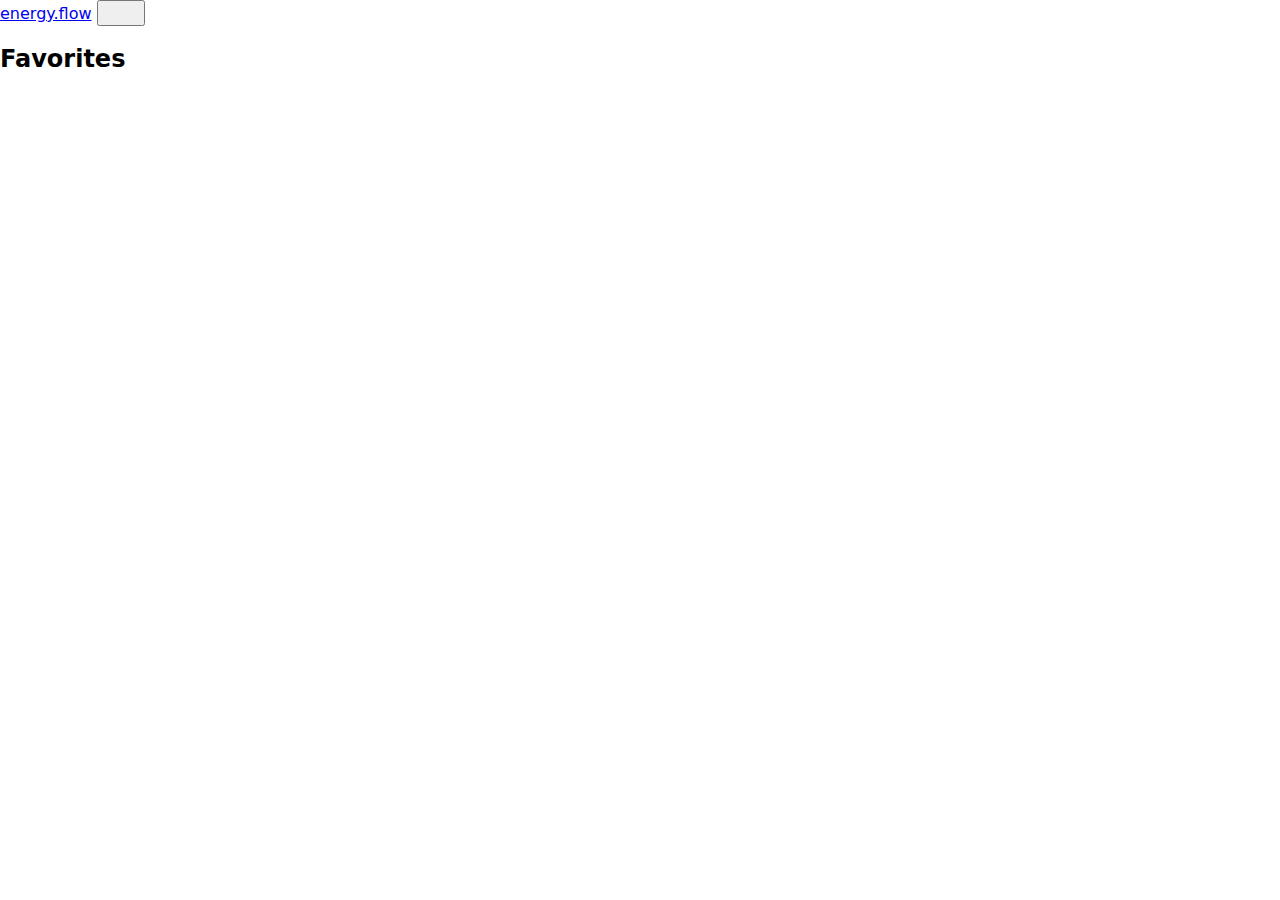
==== favorites.html @ af210725 "header.html" ====
<!DOCTYPE html>
<html lang="en">
  <head>
    <meta charset="UTF-8" />
    <meta name="viewport" content="width=device-width, initial-scale=1.0" />
    <link rel="preconnect" href="https://fonts.googleapis.com" />
    <link rel="preconnect" href="https://fonts.gstatic.com" crossorigin />
    <link
      href="https://fonts.googleapis.com/css2?family=DM+Sans:ital,opsz,wght@0,9..40,100..1000;1,9..40,100..1000&display=swap"
      rel="stylesheet"
    />
    <link
      rel="stylesheet"
      href="https://cdn.jsdelivr.net/npm/modern-normalize@2.0.0/modern-normalize.min.css"
    />
    <link rel="stylesheet" href="./css/styles.css" />
    <link rel="stylesheet" href="./css/favorites.css" />

    <title>Favorites</title>
  </head>
  <body>
    <div class="container">
      <div class="header-position">
        <nav class="header-nav">
          <a href="./index.html" class="header-logo">energy.flow</a>
          <button class="js-open-modal" type="button">
            <svg width="32" height="16" aria-label="switch of mobile menu">
              <use href="/img/symbol-defs.svg#icon-header-menu-icon"></use>
            </svg>
          </button>
        </nav>
      </div>
    </div>

    <load ="/partials/quote.html" />

    <load ="/partials/min110.html" />

    <load ="/partials/header-modal.html" />

    <section class="favorites-section container">
      <h2 class="favorites-title">Favorites</h2>

      <ul class="js-favorite-list"></ul>
    </section>

    <!-- <script src="./main.js" type="module"></script> -->
    <script type="module" src="./js/modal.js"></script>
    <script src="./js/favorites.js" type="module" defer></script>
  </body>
</html>
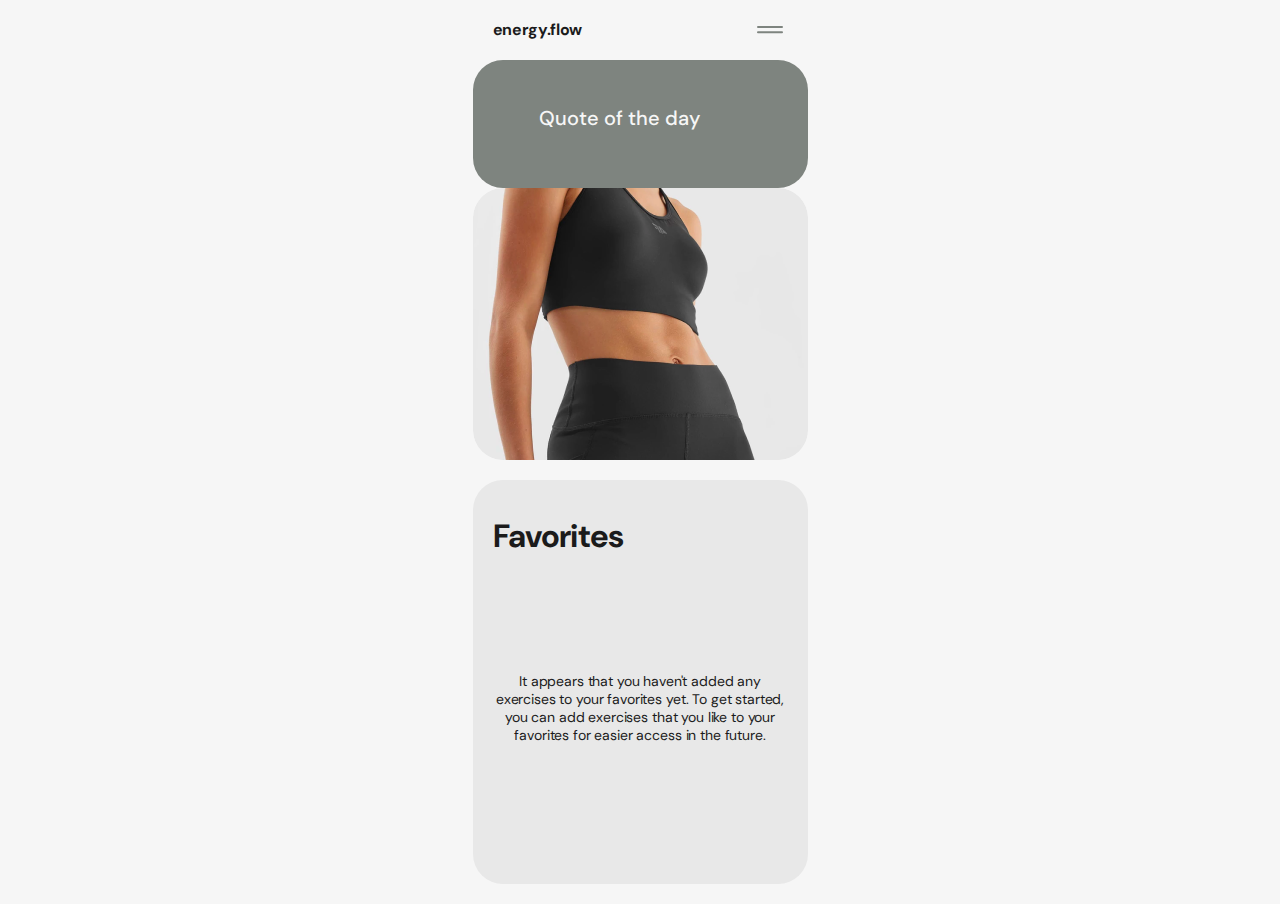
==== commit b8ff3030: "added api modal" ====
--- a/favorites.html
+++ b/favorites.html
@@ -13,8 +13,8 @@
       rel="stylesheet"
       href="https://cdn.jsdelivr.net/npm/modern-normalize@2.0.0/modern-normalize.min.css"
     />
-    <link rel="stylesheet" href="./css/styles.css" />
-    <link rel="stylesheet" href="./css/favorites.css" />
+    <link rel="stylesheet" href="./src/css/styles.css" />
+    <link rel="stylesheet" href="./src/css/favorites.css" />
 
     <title>Favorites</title>
   </head>
@@ -25,18 +25,35 @@
           <a href="./index.html" class="header-logo">energy.flow</a>
           <button class="js-open-modal" type="button">
             <svg width="32" height="16" aria-label="switch of mobile menu">
-              <use href="/img/symbol-defs.svg#icon-header-menu-icon"></use>
+              <use href="./src/img/symbol-defs.svg#icon-header-menu-icon"></use>
             </svg>
           </button>
         </nav>
       </div>
     </div>
 
-    <load ="/partials/quote.html" />
+    <!-- <load ="/partials/quote.html" /> -->
+    <div class="quote-design container">
+      <div class="quote-box">
+        <div class="quote-box-box">
+          <svg class="icon" width="34" height="32" aria-label="running man">
+            <use href="/img/symbol-defs.svg#icon-icon"></use>
+          </svg>
+          <h2 class="quote-title">Quote of the day</h2>
+        </div>
+        <svg class="icon" width="28" height="28" aria-label="inverted-commas">
+          <use href="/img/symbol-defs.svg#icon-inverted-commas"></use>
+        </svg>
+      </div>
+      <p class="quote-text"></p>
+      <p class="quote-author"></p>
+    </div>
 
-    <load ="/partials/min110.html" />
+    <div class="quote-img container"></div>
 
-    <load ="/partials/header-modal.html" />
+    <!-- <load ="/partials/min110.html" /> -->
+
+    <!-- <load ="/partials/header-modal.html" /> -->
 
     <section class="favorites-section container">
       <h2 class="favorites-title">Favorites</h2>
@@ -44,8 +61,65 @@
       <ul class="js-favorite-list"></ul>
     </section>
 
+    <!-- МОДАЛЬНЕ ВІКНО headermodal -->
+    <!-- <load ="/partials/header-modal.html" /> -->
+    <div class="header-backdrop is-hidden">
+      <div class="container header-modal">
+        <div class="modal-position">
+          <a href="./index.html" class="header-logo inverse">energy.flow</a>
+          <button type="button" class="js-close-modal">
+            <svg width="20" height="20">
+              <use href="./src/img/symbol-defs.svg#icon-x"></use>
+            </svg>
+          </button>
+        </div>
+
+        <div class="header-modal-menu">
+          <a href="./index.html" class="header-modal-menu-btn">Home</a>
+          <a href="./favorites.html" class="header-modal-menu-btn active"
+            >Favorites</a
+          >
+        </div>
+
+        <!-- <load ="/partials/social-links.html" /> -->
+        <ul class="social-links">
+          <li class="social-item">
+            <a
+              class="social-link"
+              href="https://www.facebook.com/goITclub/"
+              target="_blank"
+            >
+              <svg class="social-icon">
+                <use href="./src/img/symbol-defs.svg#icon-facebook"></use></svg
+            ></a>
+          </li>
+          <li class="social-item">
+            <a
+              class="social-link"
+              href=" https://www.youtube.com/c/GoIT"
+              target="_blank"
+            >
+              <svg class="social-icon">
+                <use href="./src/img/symbol-defs.svg#icon-youtube"></use></svg
+            ></a>
+          </li>
+          <li class="social-item">
+            <a
+              class="social-link"
+              href="https://www.instagram.com/goitclub/"
+              target="_blank"
+            >
+              <svg class="social-icon">
+                <use href="./src/img/symbol-defs.svg#icon-instagram"></use></svg
+            ></a>
+          </li>
+        </ul>
+      </div>
+    </div>
+
     <!-- <script src="./main.js" type="module"></script> -->
-    <script type="module" src="./js/modal.js"></script>
-    <script src="./js/favorites.js" type="module" defer></script>
+    <script type="module" src="./src/js/modal.js"></script>
+    <script type="module" src="./src/js/home.js"></script>
+    <script src="./src/js/favorites.js" type="module"></script>
   </body>
 </html>
--- a/src/css/styles.css
+++ b/src/css/styles.css
@@ -0,0 +1,914 @@
+/* @import url('./reset.css'); */
+/* Reset styles */
+h1,
+h2,
+h3,
+h4,
+h5,
+h6,
+p {
+  margin: 0;
+}
+
+p:last-child {
+  margin-bottom: 0;
+}
+
+ul {
+  margin: 0;
+  padding: 0;
+  list-style: none;
+}
+
+a {
+  color: currentColor;
+  text-decoration: none;
+}
+
+button {
+  cursor: pointer;
+}
+
+img {
+  display: block;
+  max-width: 100%;
+  height: auto;
+}
+
+body {
+  font-family: 'DM Sans', sans-serif;
+  font-size: 16px;
+  font-style: normal;
+  font-weight: 400;
+  padding-top: 20px;
+  padding-bottom: 20px;
+  background-color: #f6f6f6;
+}
+
+/* @import url('./common.css'); */
+.container {
+  max-width: 335px;
+  height: 100%;
+  margin: 0 auto;
+  padding-left: 20px;
+  padding-right: 20px;
+  /* outline: 1px solid tomato; */
+}
+
+.is-hidden {
+  opacity: 0;
+  pointer-events: none;
+  transform: translate(-100%, -100%);
+}
+
+/* .visually-hidden {
+  position: absolute;
+  white-space: nowrap;
+  width: 1px;
+  height: 1px;
+  overflow: hidden;
+  border: 0;
+  padding: 0;
+  clip: rect(0 0 0 0);
+  clip-path: inset(50%);
+  margin: -1px;
+} */
+
+/* @import url('./header.css'); */
+.page-header {
+  margin: 0 auto;
+  margin-bottom: 20px;
+  padding-top: 20px;
+  padding-bottom: 20px;
+  max-width: 335px;
+  height: 387px;
+  /* background-color: #f6f6f6; */
+
+  background-image: url(../img/image-header-mobile-1x.png);
+  background-repeat: no-repeat;
+  background-position: center;
+  background-size: cover;
+}
+
+@media (min-resolution: 192dpi) {
+  .page-header {
+    background-image: url(../img/image-header-mobile-2x.png);
+  }
+}
+
+.header-position {
+  display: flex;
+  flex-direction: column;
+  justify-content: space-between;
+  height: 100%;
+}
+
+.header-nav {
+  display: flex;
+  justify-content: space-between;
+  align-items: center;
+}
+
+.header-logo {
+  color: #1b1b1b;
+  font-weight: 700;
+  line-height: 1.12;
+  letter-spacing: -0.32px;
+}
+
+.js-open-modal {
+  display: inline-flex;
+  align-items: center;
+  margin: 0;
+  padding: 0;
+  /* border: none; */
+  border-color: transparent;
+  background-color: transparent;
+  cursor: pointer;
+}
+
+.header-box {
+  max-width: 141px;
+  display: flex;
+  flex-wrap: wrap;
+  gap: 4px;
+  margin-left: -10px;
+}
+
+.header-box-text {
+  margin: 0;
+  padding: 4px 10px;
+  color: #f6f6f6;
+  font-size: 12px;
+  line-height: 1.17;
+  border-radius: 30px;
+  border: 1px solid rgba(246, 246, 246, 0.3);
+}
+
+/* МОДАЛЬНЕ ВІКНО ////////////////// */
+
+.header-backdrop {
+  position: fixed;
+  z-index: 1;
+  top: 50%;
+  left: 50%;
+  transform: translate(-50%, -50%);
+  min-width: 335px;
+  min-height: 100vh;
+  background-color: #7e847f;
+  transition: opacity 250ms ease, visibility 250ms ease;
+}
+
+/* .is-hidden {
+  opacity: 0;
+  pointer-events: none;
+  transform: translate(-100%, -100%);
+} */
+
+.header-modal {
+  min-height: 100vh;
+  padding: 40px 20px;
+  display: flex;
+  flex-direction: column;
+  justify-content: space-between;
+}
+
+.modal-position {
+  display: flex;
+  justify-content: space-between;
+  align-items: center;
+}
+
+.inverse {
+  color: #f6f6f6;
+}
+
+.js-close-modal {
+  display: inline-flex;
+  align-items: center;
+  margin: 0;
+  padding: 0;
+  border: none;
+  background-color: transparent;
+  cursor: pointer;
+}
+
+.header-modal-menu {
+  align-self: center;
+  display: flex;
+  flex-direction: column;
+  justify-content: center;
+  align-items: center;
+  gap: 10px;
+}
+
+.header-modal-menu-btn {
+  padding: 6px 26px;
+  color: #f6f6f6;
+  font-family: inherit;
+  line-height: 1.5;
+  background-color: transparent;
+  border: none;
+}
+
+.active {
+  color: #1b1b1b;
+  border-radius: 30px;
+  background-color: #fff;
+}
+
+.social-links {
+  margin-top: 10px;
+  align-self: center;
+  display: flex;
+  gap: 12px;
+}
+
+.social-item {
+  width: 41px;
+  height: 41px;
+  padding: 8px;
+  border-radius: 10px;
+  border: 1px solid rgba(246, 246, 246, 0.2);
+}
+
+.social-link {
+  position: relative;
+  display: inline-block;
+  width: 100%;
+  height: 100%;
+}
+
+.social-icon {
+  /* padding: 8px; */
+  position: absolute;
+  top: 50%;
+  left: 50%;
+  transform: translate(-50%, -50%);
+  width: 25px;
+  height: 25px;
+}
+
+/* @import url('./home.css'); */
+.home-section {
+  margin-left: auto;
+  margin-right: auto;
+  margin-bottom: 20px;
+  max-width: 365px;
+}
+
+.hero-design {
+  margin-bottom: 20px;
+  padding-top: 60px;
+  padding-bottom: 81px;
+  background-color: #fff;
+  border-radius: 30px;
+}
+
+.hero-title {
+  margin-bottom: 20px;
+  color: #1b1b1b;
+  font-size: 56px;
+  line-height: 0.9;
+  letter-spacing: -1.12px;
+  text-shadow: 0px 4px 4px rgba(0, 0, 0, 0.25);
+}
+
+.hero-title-span {
+  color: #7e847f;
+  font-size: 56px;
+  font-style: italic;
+  line-height: 0.9;
+  letter-spacing: -1.12px;
+}
+
+.hero-popular-tags {
+  margin-bottom: 81px;
+  color: #1b1b1b;
+  font-size: 14px;
+  line-height: 1.29;
+  letter-spacing: -0.14px;
+}
+
+/* ///////////////////// */
+
+.quote-design {
+  width: 100%;
+  /* height: 272px; */
+  padding-top: 42px;
+  padding-bottom: 40px;
+  border-radius: 30px;
+  background: #7e847f;
+}
+
+.quote-box {
+  margin-bottom: 14px;
+  display: flex;
+  justify-content: space-between;
+  align-items: center;
+}
+
+.quote-box-box {
+  display: flex;
+  gap: 12px;
+  align-items: center;
+}
+
+.quote-title {
+  color: #f6f6f6;
+  font-size: 20px;
+  font-weight: 500;
+  line-height: 1.4;
+}
+
+.quote-text {
+  margin-bottom: 14px;
+  padding-left: 44px;
+  color: rgba(246, 246, 246, 0.6);
+  font-size: 14px;
+  line-height: 1.29;
+}
+
+.quote-author {
+  padding-left: 44px;
+  color: #f6f6f6;
+  font-weight: 500;
+  line-height: 1.5;
+}
+
+.quote-img {
+  margin-bottom: 20px;
+  width: 100%;
+  /* width: 335px; */
+  height: 272px;
+  border-radius: 30px;
+
+  background-image: url(../img/rectangle-mobile-1x.png);
+  content: '';
+  background-repeat: no-repeat;
+  background-position: center;
+  background-size: cover;
+}
+
+@media (min-resolution: 192dpi) {
+  .quote-img {
+    background-image: url(../img/rectangle-mobile-2x.png);
+  }
+}
+
+/* ///////////////////// */
+.exercises-design {
+  margin-bottom: 20px;
+  width: 100%;
+  padding-top: 40px;
+  padding-bottom: 40px;
+  border-radius: 30px;
+  background: #e8e8e8;
+}
+
+.exercises-flex {
+  margin-bottom: 20px;
+  display: flex;
+  gap: 8px;
+  align-items: end;
+}
+
+.js-exercises-title {
+  color: #1b1b1b;
+  font-size: 32px;
+  font-weight: 400;
+  line-height: 32px;
+  letter-spacing: -0.64px;
+}
+
+/* .js-exercises-span {
+  color: #7e847f;
+} */
+
+.js-exercises-text {
+  color: rgba(27, 27, 27, 0.5);
+  font-size: 20px;
+  line-height: 1;
+  letter-spacing: -0.4px;
+}
+
+.js-exercises-list-btn {
+  display: flex;
+  gap: 6px;
+  margin-bottom: 40px;
+}
+
+.exercises-btn {
+  padding: 7px 14px;
+  border-radius: 30px;
+  border: none;
+  color: #1b1b1b;
+  font-size: 14px;
+  line-height: 1.29;
+  background-color: transparent;
+}
+
+.exercises-btn.active {
+  color: #f6f6f6;
+  background: #7e847f;
+}
+
+.js-exercises-list {
+  margin-bottom: 20px;
+  display: flex;
+  flex-direction: column;
+  gap: 20px;
+}
+
+.exercises-image {
+  border-radius: 12px;
+  background: linear-gradient(
+    0deg,
+    rgba(16, 16, 16, 0.7) 0%,
+    rgba(16, 16, 16, 0.7) 100%
+  );
+}
+
+.exercises-link {
+  position: relative;
+  display: block;
+  width: 100%;
+  height: 100%;
+}
+
+.div-position {
+  position: absolute;
+  top: 50%;
+  left: 50%;
+  transform: translate(-50%, -50%);
+}
+
+.exercises-filter {
+  color: #f6f6f6;
+  /* font-feature-settings: 'clig' off, 'liga' off; */
+  font-size: 20px;
+  line-height: 1;
+}
+
+.exercises-name {
+  color: rgba(246, 246, 246, 0.4);
+  text-align: center;
+  /* font-feature-settings: 'clig' off, 'liga' off; */
+  font-size: 12px;
+  line-height: 1.5;
+}
+
+.js-exercises-countpage {
+  display: flex;
+  flex-wrap: wrap;
+  gap: 8px;
+  justify-content: center;
+  align-items: center;
+}
+
+.js-exercises-countpage-btn {
+  width: 34px;
+  height: 34px;
+  color: rgba(27, 27, 27, 0.4);
+  font-family: inherit;
+  font-size: 20px;
+  line-height: 1.6;
+  letter-spacing: 0.8px;
+  border: none;
+  background-color: transparent;
+}
+
+.js-exercises-countpage-btn.active {
+  /* border-radius: 18px; */
+  border-radius: 50%;
+  border: 1px solid #1b1b1b;
+}
+.js-exercises-second-countpage {
+  display: flex;
+  flex-wrap: wrap;
+  gap: 8px;
+  justify-content: center;
+  align-items: center;
+}
+.message-undefined {
+  padding-top: 100px;
+  padding-bottom: 100px;
+  text-align: center;
+  color: #1b1b1b;
+  font-size: 14px;
+  line-height: 1.29;
+  letter-spacing: -0.14px;
+}
+
+/* SECOND */
+
+.second-position {
+  position: relative;
+  width: 100%;
+}
+.js-second-input {
+  margin-bottom: 40px;
+  width: 100%;
+  padding: 12px 14px;
+  border-radius: 30px;
+  background: #f6f6f6;
+  border: none;
+  color: #1b1b1b;
+  font-size: 14px;
+  font-weight: 400;
+  line-height: 1.29;
+}
+.second-input-svg {
+  position: absolute;
+  top: 13px;
+  right: 15px;
+  /* fill: #fff; */
+}
+
+.second-item {
+  padding: 16px;
+  border-radius: 15px;
+  background: #fff;
+}
+
+.second-position-one {
+  margin-bottom: 25px;
+  display: flex;
+  justify-content: space-between;
+  align-items: center;
+}
+.second-flex {
+  display: flex;
+  gap: 16px;
+  align-items: center;
+}
+.second-workout {
+  width: 76px;
+  /* height: 26px; */
+  padding: 8px;
+  border-radius: 15px;
+  background: #7e847f;
+  color: #f6f6f6;
+  font-size: 12px;
+  font-weight: 500;
+}
+
+.second-flex-one {
+  display: flex;
+  gap: 2px;
+  align-items: center;
+}
+
+.js-second-btn {
+  position: relative;
+  padding-left: 0;
+  padding-right: 26px;
+  width: 60px;
+  font-family: inherit;
+  color: #1b1b1b;
+  font-size: 14px;
+  line-height: 1.29;
+  border: none;
+  background: transparent;
+}
+
+.second-arrow-icon {
+  position: absolute;
+  top: 4px;
+  right: 10%;
+}
+
+.second-position-two {
+  margin-bottom: 16px;
+  display: flex;
+  gap: 16px;
+  align-items: center;
+}
+
+.second-icon-man {
+  flex-shrink: 0;
+}
+
+.second-title {
+  color: #1b1b1b;
+  /* font-feature-settings: 'clig' off, 'liga' off; */
+  font-size: 20px;
+  line-height: 1;
+}
+
+.second-position-three {
+  display: flex;
+  flex-wrap: wrap;
+  justify-content: space-between;
+  row-gap: 6px;
+  column-gap: 1dvh;
+}
+
+.second-text {
+  display: inline-block;
+  color: rgba(27, 27, 27, 0.4);
+  font-size: 12px;
+  line-height: 1.5;
+}
+.second-entrance {
+  display: inline-block;
+  color: #1b1b1b;
+  font-size: 12px;
+  line-height: 1.5;
+}
+
+/* /////////////////// 110min */
+.min110-img {
+  /* margin-bottom: 20px; */
+  width: 100%;
+  height: 269px;
+  border-radius: 30px;
+  background-image: url(../img/rectangle-42208-1x.png);
+  background-repeat: no-repeat;
+  background-position: center;
+  background-size: cover;
+}
+@media (min-resolution: 192dpi) {
+  .min110-img {
+    background-image: url(../img/rectangle-42208-2x.png);
+  }
+}
+
+.min110 {
+  margin-bottom: 20px;
+  padding-top: 40px;
+  padding-bottom: 40px;
+  border-radius: 30px;
+  background: #1b1b1b;
+}
+
+.min110-design {
+  display: flex;
+  align-items: center;
+  gap: 18px;
+  /* padding-top: 40px;
+  padding-bottom: 40px;
+  border-radius: 30px; */
+}
+
+.min110-icon {
+  flex-shrink: 0;
+}
+
+.min110-title {
+  margin-bottom: 2px;
+  color: #f6f6f6;
+  /* font-feature-settings: 'clig' off, 'liga' off; */
+  font-size: 20px;
+  font-weight: 500;
+  line-height: 1.4;
+}
+
+.min110-text-first {
+  margin-left: 40px;
+  margin-bottom: 14px;
+  color: rgba(246, 246, 246, 0.6);
+  font-size: 14px;
+  line-height: 1.29;
+}
+.min110-text-second {
+  max-width: 245px;
+  margin-left: 40px;
+  color: rgba(246, 246, 246, 0.6);
+  font-size: 14px;
+  line-height: 1.29;
+}
+
+/* МОДАЛЬНЕ ВІКНО ID  //////////////////////// */
+.js-backdrop-id {
+  width: 100%;
+  position: fixed;
+  z-index: 1;
+  top: 50%;
+  left: 50%;
+  transform: translate(-50%, -50%);
+  min-width: 335px;
+  /* min-height: 50vh; */
+  height: 100vh;
+  transition: opacity 250ms ease, visibility 250ms ease;
+  background-color: rgb(27, 27, 27, 0.6);
+}
+
+.id-modal-position {
+  width: 100%;
+  position: relative;
+  padding-top: 40px;
+  padding-bottom: 40px;
+  background-color: #f6f6f6;
+}
+
+.js-id-modal-btn-close {
+  position: absolute;
+  top: 45px;
+  right: 30px;
+  z-index: 2;
+  /* margin-bottom: 2px;
+  margin-left: 240px; */
+  display: inline-flex;
+  align-items: center;
+  padding: 0;
+  border: none;
+  background-color: transparent;
+  cursor: pointer;
+  color: #1b1b1b;
+}
+
+.id-modal-img {
+  margin-bottom: 20px;
+  border-radius: 12px;
+  background-color: rgba(27, 27, 27, 0.2);
+}
+.id-modal-title {
+  margin-bottom: 10px;
+  font-weight: 500;
+  font-size: 20px;
+  line-height: 1;
+  color: #1b1b1b;
+}
+
+.id-modal-list-rating {
+  margin-bottom: 20px;
+  display: flex;
+  gap: 2px;
+  align-items: center;
+}
+
+.rating-item {
+  font-weight: 400;
+  font-size: 12px;
+  line-height: 1.5;
+  color: #1b1b1b;
+}
+.js-rating-icon {
+  fill: rgba(27, 27, 27, 0.2);
+  color: gray;
+}
+
+.id-modal-line {
+  margin-bottom: 10px;
+  border-bottom: 1px solid rgba(27, 27, 27, 0.2);
+}
+.id-modal-list {
+  display: flex;
+  flex-wrap: wrap;
+  gap: 20px;
+  margin-bottom: 20px;
+}
+.id-modal-text {
+  margin-bottom: 4px;
+  font-size: 12px;
+  line-height: 1.5;
+  color: rgba(27, 27, 27, 0.4);
+}
+.id-modal-value {
+  font-weight: 500;
+  font-size: 14px;
+  line-height: 1.29;
+  color: #1b1b1b;
+}
+.margin {
+  margin-bottom: 10px;
+}
+
+.id-button-add-favorites {
+  display: flex;
+  justify-content: center;
+  align-items: center;
+  margin-top: 20px;
+  margin-bottom: 10px;
+  border: 1px solid #7e847f;
+  border-radius: 30px;
+  padding: 12px;
+  width: 100%;
+  background-color: #7e847f;
+  font-family: inherit;
+  font-size: 14px;
+  line-height: 1.29;
+  color: #f6f6f6;
+}
+
+.id-button-giv-rating {
+  display: flex;
+  justify-content: center;
+  align-items: center;
+  border-radius: 30px;
+  border: none;
+  border-radius: 30px;
+  padding: 12px;
+  border: 1px solid #1b1b1b;
+  width: 100%;
+  background-color: #fff;
+  font-family: inherit;
+  font-size: 14px;
+  line-height: 1.29;
+  color: #1b1b1b;
+}
+
+/* @import url('./footer.css'); */
+.footer {
+  padding-top: 40px;
+  padding-bottom: 20px;
+  width: 100%;
+  /* height: 471px; */
+
+  /* linear-gradient(
+      0deg,
+      rgba(27, 27, 27, 0.7) 0%,
+      rgba(27, 27, 27, 0.7) 100%
+    ), */
+  background-image: url(../img/rectangle-footer-1x.png);
+  background-repeat: no-repeat;
+  background-position: center;
+  background-size: cover;
+
+  @media (min-resolution: 192dpi) {
+    background-image: url(../img/rectangle-footer-2x.png);
+  }
+}
+
+.footer .social-item {
+  width: 36px;
+  height: 36px;
+}
+
+.footer .social-icon {
+  width: 20px;
+  height: 20px;
+}
+
+.footer-slogan {
+  margin-top: 40px;
+  margin-bottom: 20px;
+  color: #f6f6f6;
+  font-size: 32px;
+  line-height: 1;
+  letter-spacing: -0.64px;
+}
+.footer-slogan-span {
+  color: rgba(246, 246, 246, 0.3);
+  font-size: 32px;
+  font-style: italic;
+  line-height: 1;
+  letter-spacing: -0.64px;
+}
+
+.js-footer-form {
+  margin-bottom: 60px;
+  width: 100%;
+}
+
+.footer-form-label {
+  margin-bottom: 20px;
+  color: #f6f6f6;
+  font-size: 14px;
+  line-height: 1.29;
+}
+
+.footer-form-input {
+  margin-bottom: 12px;
+  width: 100%;
+  /* display: flex; */
+  padding: 12px 0 12px 14px;
+  /* align-items: center;
+  gap: 10px; */
+  border: none;
+  border-radius: 30px;
+  border-color: 1px solid #f6f6f6;
+  /* color: rgba(246, 246, 246, 0.6); */
+  font-family: inherit;
+  font-size: 14px;
+  line-height: 1.29;
+}
+
+.footer-form-button {
+  width: 100%;
+  padding: 12px 130px;
+  border: none;
+  border-radius: 30px;
+  background: #7e847f;
+  color: #f6f6f6;
+  font-size: 14px;
+  line-height: 1.29;
+}
+.footer-form-button:active {
+  background: #5f6560;
+}
+
+.footer-text {
+  margin-bottom: 10px;
+  color: #f6f6f6;
+  font-size: 12px;
+  line-height: 0.83;
+  letter-spacing: -0.24px;
+}
+.footer-text-second {
+  color: #f6f6f6;
+  font-size: 12px;
+  line-height: 0.83;
+  letter-spacing: -0.24px;
+}
--- a/src/css/favorites.css
+++ b/src/css/favorites.css
@@ -0,0 +1,100 @@
+.header-nav {
+  margin-bottom: 20px;
+}
+
+.favorites-section {
+  width: 100%;
+  padding-top: 40px;
+  padding-bottom: 40px;
+  background: #e8e8e8;
+  border-radius: 30px;
+}
+
+.favorites-title {
+  margin-bottom: 20px;
+  font-size: 32px;
+  line-height: 1;
+  letter-spacing: -0.02em;
+  color: #1b1b1b;
+}
+.second-item {
+  margin-bottom: 20px;
+}
+
+.js-favorite-btn {
+  padding: 8px;
+  font-family: inherit;
+  color: #1b1b1b;
+  font-size: 14px;
+  line-height: 1.29;
+  border: none;
+  background: transparent;
+}
+
+.js-favorite-list {
+  padding: 0;
+}
+
+/* ///////////////////// */
+
+/* .quote-design {
+  width: 100%;
+  padding-top: 42px;
+  padding-bottom: 40px;
+  border-radius: 30px;
+  background: #7e847f;
+}
+
+.quote-box {
+  margin-bottom: 14px;
+  display: flex;
+  justify-content: space-between;
+  align-items: center;
+}
+
+.quote-box-box {
+  display: flex;
+  gap: 12px;
+  align-items: center;
+}
+
+.quote-title {
+  color: #f6f6f6;
+  font-size: 20px;
+  font-weight: 500;
+  line-height: 1.4;
+}
+
+.quote-text {
+  margin-bottom: 14px;
+  padding-left: 44px;
+  color: rgba(246, 246, 246, 0.6);
+  font-size: 14px;
+  line-height: 1.29;
+}
+
+.quote-author {
+  padding-left: 44px;
+  color: #f6f6f6;
+  font-weight: 500;
+  line-height: 1.5;
+}
+
+.quote-img {
+  margin-bottom: 20px;
+  width: 100%;
+  height: 272px;
+  border-radius: 30px;
+
+  background-image: url(../img/rectangle-mobile-1x.png);
+  content: '';
+  background-repeat: no-repeat;
+  background-position: center;
+  background-size: cover;
+}
+
+@media (min-resolution: 192dpi) {
+  .quote-img {
+    background-image: url(../img/rectangle-mobile-2x.png);
+  }
+} */
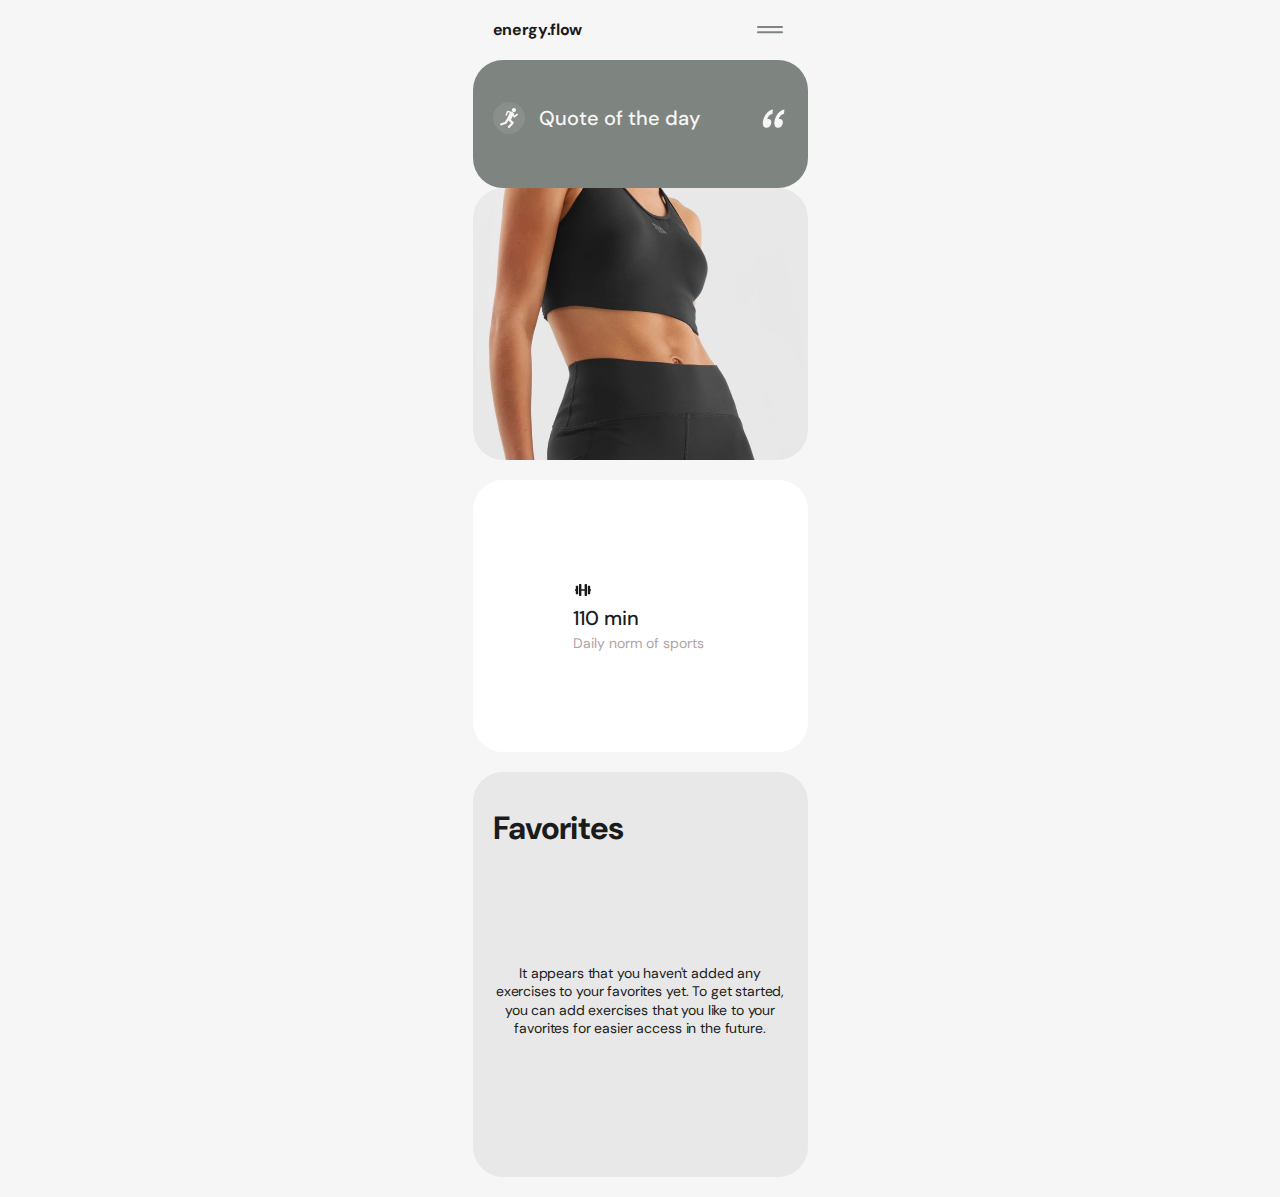
==== commit c5341d01: "udded 110min" ====
--- a/favorites.html
+++ b/favorites.html
@@ -37,12 +37,12 @@
       <div class="quote-box">
         <div class="quote-box-box">
           <svg class="icon" width="34" height="32" aria-label="running man">
-            <use href="/img/symbol-defs.svg#icon-icon"></use>
+            <use href="./src/img/symbol-defs.svg#icon-icon"></use>
           </svg>
           <h2 class="quote-title">Quote of the day</h2>
         </div>
         <svg class="icon" width="28" height="28" aria-label="inverted-commas">
-          <use href="/img/symbol-defs.svg#icon-inverted-commas"></use>
+          <use href="./src/img/symbol-defs.svg#icon-inverted-commas"></use>
         </svg>
       </div>
       <p class="quote-text"></p>
@@ -52,6 +52,36 @@
     <div class="quote-img container"></div>
 
     <!-- <load ="/partials/min110.html" /> -->
+    <!-- <div class="min110-img container"></div> -->
+    <!-- <div class="min110 container"> -->
+    <div class="min110-design-favorites container">
+      <!-- <svg class="min110-icon-favorites" width="20" height="20">
+        <use
+          class="min110-icon-favorites"
+          href="./src/img/symbol-defs.svg#icon-fluent"
+        ></use>
+      </svg> -->
+      <svg
+        width="20"
+        height="20"
+        viewBox="0 0 20 20"
+        xmlns="http://www.w3.org/2000/svg"
+      >
+        <path
+          d="M4.6 5.71429H3.4C3.0675 5.71429 2.8 6.00089 2.8 6.35714V9.14286H2.2C2.09 9.14286 2 9.23929 2 9.35714V10.6429C2 10.7607 2.09 10.8571 2.2 10.8571H2.8V13.6429C2.8 13.9991 3.0675 14.2857 3.4 14.2857H4.6C4.9325 14.2857 5.2 13.9991 5.2 13.6429V6.35714C5.2 6.00089 4.9325 5.71429 4.6 5.71429ZM17.8 9.14286H17.2V6.35714C17.2 6.00089 16.9325 5.71429 16.6 5.71429H15.4C15.0675 5.71429 14.8 6.00089 14.8 6.35714V13.6429C14.8 13.9991 15.0675 14.2857 15.4 14.2857H16.6C16.9325 14.2857 17.2 13.9991 17.2 13.6429V10.8571H17.8C17.91 10.8571 18 10.7607 18 10.6429V9.35714C18 9.23929 17.91 9.14286 17.8 9.14286ZM13.4 4H12.2C11.8675 4 11.6 4.28661 11.6 4.64286V9.14286H8.4V4.64286C8.4 4.28661 8.1325 4 7.8 4H6.6C6.2675 4 6 4.28661 6 4.64286V15.3571C6 15.7134 6.2675 16 6.6 16H7.8C8.1325 16 8.4 15.7134 8.4 15.3571V10.8571H11.6V15.3571C11.6 15.7134 11.8675 16 12.2 16H13.4C13.7325 16 14 15.7134 14 15.3571V4.64286C14 4.28661 13.7325 4 13.4 4Z"
+          fill="#1B1B1B"
+        />
+      </svg>
+      <h2 class="min110-title">110 min</h2>
+      <p class="min110-text-favorites">Daily norm of sports</p>
+    </div>
+    <!-- <p class="min110-text-second">
+        The World Health Organization recommends at least 150 minutes of
+        moderate-intensity aerobic physical activity throughout the week for
+        adults aged 18-64. However, what happens if we adjust that number to 110
+        minutes every day?
+      </p> -->
+    <!-- </div> -->
 
     <!-- <load ="/partials/header-modal.html" /> -->
 
--- a/src/css/styles.css
+++ b/src/css/styles.css
@@ -697,14 +697,14 @@
 .id-modal-position {
   width: 100%;
   position: relative;
-  padding-top: 40px;
+  padding-top: 5px;
   padding-bottom: 40px;
   background-color: #f6f6f6;
 }
 
 .js-id-modal-btn-close {
   position: absolute;
-  top: 45px;
+  top: 10px;
   right: 30px;
   z-index: 2;
   /* margin-bottom: 2px;
@@ -744,9 +744,15 @@
   line-height: 1.5;
   color: #1b1b1b;
 }
+
 .js-rating-icon {
-  fill: rgba(27, 27, 27, 0.2);
-  color: gray;
+  fill: #eea10c;
+  color: #eea10c;
+}
+
+.js-rating-icon-passive {
+  color: #c4bebe;
+  fill: #c4bebe;
 }
 
 .id-modal-line {
@@ -807,6 +813,68 @@
   font-size: 14px;
   line-height: 1.29;
   color: #1b1b1b;
+}
+
+/* /////////////////// 110min */
+.min110-img {
+  /* margin-bottom: 20px; */
+  width: 100%;
+  height: 269px;
+  border-radius: 30px;
+  background-image: url(../img/rectangle-42208-1x.png);
+  background-repeat: no-repeat;
+  background-position: center;
+  background-size: cover;
+}
+@media (min-resolution: 192dpi) {
+  .min110-img {
+    background-image: url(../img/rectangle-42208-2x.png);
+  }
+}
+
+.min110 {
+  margin-bottom: 20px;
+  padding-top: 40px;
+  padding-bottom: 40px;
+  border-radius: 30px;
+  background: #1b1b1b;
+}
+
+.min110-design {
+  display: flex;
+  align-items: center;
+  gap: 18px;
+  /* padding-top: 40px;
+  padding-bottom: 40px;
+  border-radius: 30px; */
+}
+
+.min110-icon {
+  flex-shrink: 0;
+}
+
+.min110-title {
+  margin-bottom: 2px;
+  color: #f6f6f6;
+  /* font-feature-settings: 'clig' off, 'liga' off; */
+  font-size: 20px;
+  font-weight: 500;
+  line-height: 1.4;
+}
+
+.min110-text-first {
+  margin-left: 40px;
+  margin-bottom: 14px;
+  color: rgba(246, 246, 246, 0.6);
+  font-size: 14px;
+  line-height: 1.29;
+}
+.min110-text-second {
+  max-width: 245px;
+  margin-left: 40px;
+  color: rgba(246, 246, 246, 0.6);
+  font-size: 14px;
+  line-height: 1.29;
 }
 
 /* @import url('./footer.css'); */
--- a/src/css/favorites.css
+++ b/src/css/favorites.css
@@ -35,66 +35,32 @@
   padding: 0;
 }
 
-/* ///////////////////// */
-
-/* .quote-design {
-  width: 100%;
-  padding-top: 42px;
-  padding-bottom: 40px;
+.min110-design-favorites {
+  margin-top: 0;
+  margin-bottom: 20px;
+  padding: 100px;
   border-radius: 30px;
-  background: #7e847f;
+  background: #fff;
 }
 
-.quote-box {
-  margin-bottom: 14px;
-  display: flex;
-  justify-content: space-between;
-  align-items: center;
+.min110-icon-favorites {
+  color: #1b1b1b;
+  fill: #1b1b1b;
 }
 
-.quote-box-box {
-  display: flex;
-  gap: 12px;
-  align-items: center;
-}
-
-.quote-title {
-  color: #f6f6f6;
+.min110-title {
+  margin-bottom: 2px;
+  color: #1b1b1b;
   font-size: 20px;
   font-weight: 500;
   line-height: 1.4;
 }
 
-.quote-text {
-  margin-bottom: 14px;
-  padding-left: 44px;
-  color: rgba(246, 246, 246, 0.6);
+.min110-text-favorites {
+  /* margin-left: 40px; */
+  /* margin-bottom: 14px; */
+  color: rgb(175, 165, 165);
+  /* color: #1b1b1b; */
   font-size: 14px;
   line-height: 1.29;
 }
-
-.quote-author {
-  padding-left: 44px;
-  color: #f6f6f6;
-  font-weight: 500;
-  line-height: 1.5;
-}
-
-.quote-img {
-  margin-bottom: 20px;
-  width: 100%;
-  height: 272px;
-  border-radius: 30px;
-
-  background-image: url(../img/rectangle-mobile-1x.png);
-  content: '';
-  background-repeat: no-repeat;
-  background-position: center;
-  background-size: cover;
-}
-
-@media (min-resolution: 192dpi) {
-  .quote-img {
-    background-image: url(../img/rectangle-mobile-2x.png);
-  }
-} */
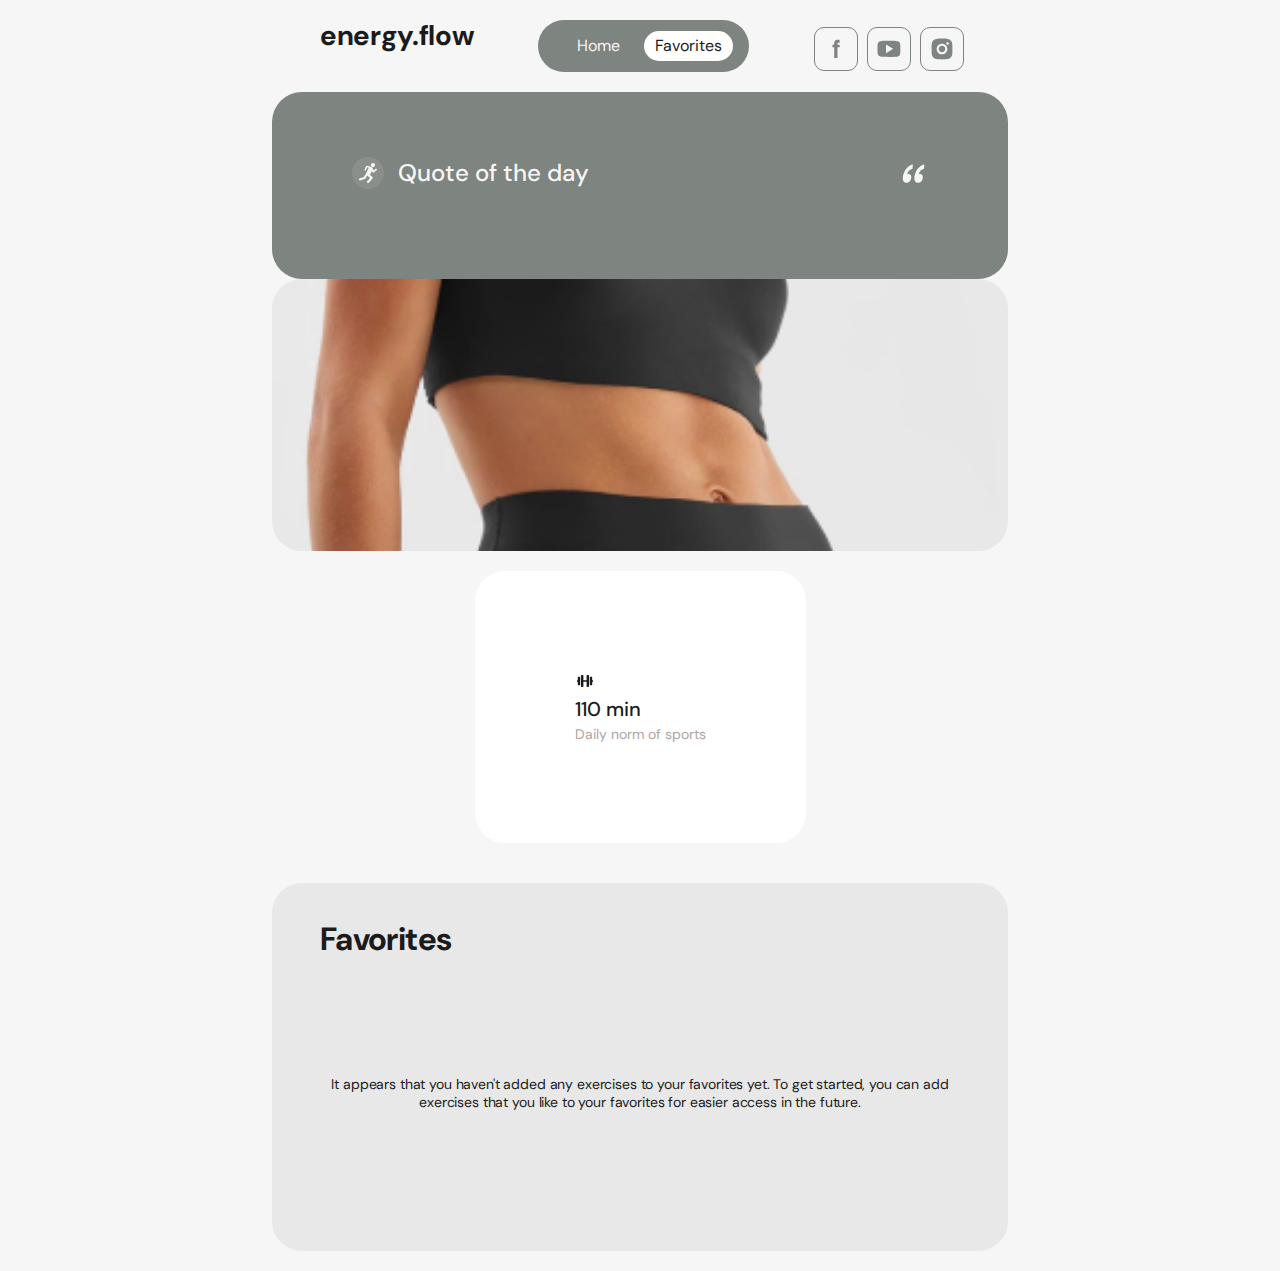
==== commit c2be88fe: "add tablet" ====
--- a/favorites.html
+++ b/favorites.html
@@ -20,15 +20,57 @@
   </head>
   <body>
     <div class="container">
-      <div class="header-position">
-        <nav class="header-nav">
-          <a href="./index.html" class="header-logo">energy.flow</a>
-          <button class="js-open-modal" type="button">
-            <svg width="32" height="16" aria-label="switch of mobile menu">
-              <use href="./src/img/symbol-defs.svg#icon-header-menu-icon"></use>
-            </svg>
-          </button>
-        </nav>
+      <div class="media media-container">
+        <div class="header-position">
+          <nav class="header-nav">
+            <a href="./index.html" class="header-logo">energy.flow</a>
+            <button class="js-open-modal" type="button">
+              <svg width="32" height="16" aria-label="switch of mobile menu">
+                <use
+                  href="./src/img/symbol-defs.svg#icon-header-menu-icon"
+                ></use>
+              </svg>
+            </button>
+          </nav>
+        </div>
+        <!-- <div class="hero-box"> -->
+        <div class="hero-nav">
+          <a href="./index.html" class="page-link">Home</a>
+          <a href="./favorites.html" class="page-link is-active">Favorites</a>
+        </div>
+        <ul class="social-links">
+          <li class="social-item">
+            <a
+              class="social-link"
+              href="https://www.facebook.com/goITclub/"
+              target="_blank"
+            >
+              <svg class="social-icon-hero">
+                <use href="./src/img/symbol-defs.svg#icon-facebook"></use></svg
+            ></a>
+          </li>
+          <li class="social-item">
+            <a
+              class="social-link"
+              href=" https://www.youtube.com/c/GoIT"
+              target="_blank"
+            >
+              <svg class="social-icon-hero">
+                <use href="./src/img/symbol-defs.svg#icon-youtube"></use></svg
+            ></a>
+          </li>
+          <li class="social-item">
+            <a
+              class="social-link"
+              href="https://www.instagram.com/goitclub/"
+              target="_blank"
+            >
+              <svg class="social-icon-hero">
+                <use href="./src/img/symbol-defs.svg#icon-instagram"></use></svg
+            ></a>
+          </li>
+        </ul>
+        <!-- </div> -->
       </div>
     </div>
 
@@ -48,42 +90,26 @@
       <p class="quote-text"></p>
       <p class="quote-author"></p>
     </div>
-
     <div class="quote-img container"></div>
 
     <!-- <load ="/partials/min110.html" /> -->
-    <!-- <div class="min110-img container"></div> -->
-    <!-- <div class="min110 container"> -->
-    <div class="min110-design-favorites container">
-      <!-- <svg class="min110-icon-favorites" width="20" height="20">
-        <use
-          class="min110-icon-favorites"
-          href="./src/img/symbol-defs.svg#icon-fluent"
-        ></use>
-      </svg> -->
-      <svg
-        width="20"
-        height="20"
-        viewBox="0 0 20 20"
-        xmlns="http://www.w3.org/2000/svg"
-      >
-        <path
-          d="M4.6 5.71429H3.4C3.0675 5.71429 2.8 6.00089 2.8 6.35714V9.14286H2.2C2.09 9.14286 2 9.23929 2 9.35714V10.6429C2 10.7607 2.09 10.8571 2.2 10.8571H2.8V13.6429C2.8 13.9991 3.0675 14.2857 3.4 14.2857H4.6C4.9325 14.2857 5.2 13.9991 5.2 13.6429V6.35714C5.2 6.00089 4.9325 5.71429 4.6 5.71429ZM17.8 9.14286H17.2V6.35714C17.2 6.00089 16.9325 5.71429 16.6 5.71429H15.4C15.0675 5.71429 14.8 6.00089 14.8 6.35714V13.6429C14.8 13.9991 15.0675 14.2857 15.4 14.2857H16.6C16.9325 14.2857 17.2 13.9991 17.2 13.6429V10.8571H17.8C17.91 10.8571 18 10.7607 18 10.6429V9.35714C18 9.23929 17.91 9.14286 17.8 9.14286ZM13.4 4H12.2C11.8675 4 11.6 4.28661 11.6 4.64286V9.14286H8.4V4.64286C8.4 4.28661 8.1325 4 7.8 4H6.6C6.2675 4 6 4.28661 6 4.64286V15.3571C6 15.7134 6.2675 16 6.6 16H7.8C8.1325 16 8.4 15.7134 8.4 15.3571V10.8571H11.6V15.3571C11.6 15.7134 11.8675 16 12.2 16H13.4C13.7325 16 14 15.7134 14 15.3571V4.64286C14 4.28661 13.7325 4 13.4 4Z"
-          fill="#1B1B1B"
-        />
-      </svg>
-      <h2 class="min110-title">110 min</h2>
-      <p class="min110-text-favorites">Daily norm of sports</p>
+    <div class="media media-container">
+      <div class="min110-design-favorites container">
+        <svg
+          width="20"
+          height="20"
+          viewBox="0 0 20 20"
+          xmlns="http://www.w3.org/2000/svg"
+        >
+          <path
+            d="M4.6 5.71429H3.4C3.0675 5.71429 2.8 6.00089 2.8 6.35714V9.14286H2.2C2.09 9.14286 2 9.23929 2 9.35714V10.6429C2 10.7607 2.09 10.8571 2.2 10.8571H2.8V13.6429C2.8 13.9991 3.0675 14.2857 3.4 14.2857H4.6C4.9325 14.2857 5.2 13.9991 5.2 13.6429V6.35714C5.2 6.00089 4.9325 5.71429 4.6 5.71429ZM17.8 9.14286H17.2V6.35714C17.2 6.00089 16.9325 5.71429 16.6 5.71429H15.4C15.0675 5.71429 14.8 6.00089 14.8 6.35714V13.6429C14.8 13.9991 15.0675 14.2857 15.4 14.2857H16.6C16.9325 14.2857 17.2 13.9991 17.2 13.6429V10.8571H17.8C17.91 10.8571 18 10.7607 18 10.6429V9.35714C18 9.23929 17.91 9.14286 17.8 9.14286ZM13.4 4H12.2C11.8675 4 11.6 4.28661 11.6 4.64286V9.14286H8.4V4.64286C8.4 4.28661 8.1325 4 7.8 4H6.6C6.2675 4 6 4.28661 6 4.64286V15.3571C6 15.7134 6.2675 16 6.6 16H7.8C8.1325 16 8.4 15.7134 8.4 15.3571V10.8571H11.6V15.3571C11.6 15.7134 11.8675 16 12.2 16H13.4C13.7325 16 14 15.7134 14 15.3571V4.64286C14 4.28661 13.7325 4 13.4 4Z"
+            fill="#1B1B1B"
+          />
+        </svg>
+        <h2 class="min110-title">110 min</h2>
+        <p class="min110-text-favorites">Daily norm of sports</p>
+      </div>
     </div>
-    <!-- <p class="min110-text-second">
-        The World Health Organization recommends at least 150 minutes of
-        moderate-intensity aerobic physical activity throughout the week for
-        adults aged 18-64. However, what happens if we adjust that number to 110
-        minutes every day?
-      </p> -->
-    <!-- </div> -->
-
-    <!-- <load ="/partials/header-modal.html" /> -->
 
     <section class="favorites-section container">
       <h2 class="favorites-title">Favorites</h2>
@@ -147,6 +173,12 @@
       </div>
     </div>
 
+    <!-- МОДАЛЬНЕ ВІКНО  ID-->
+    <!-- <svg class="id-modal-icon" width="20" height="20">
+          <use class="id-modal-icon" href="/img/symbol-defs.svg#icon-x"></use>
+        </svg> -->
+    <div class="js-backdrop-id container is-hidden"></div>
+
     <!-- <script src="./main.js" type="module"></script> -->
     <script type="module" src="./src/js/modal.js"></script>
     <script type="module" src="./src/js/home.js"></script>
--- a/src/css/styles.css
+++ b/src/css/styles.css
@@ -52,7 +52,36 @@
   margin: 0 auto;
   padding-left: 20px;
   padding-right: 20px;
-  /* outline: 1px solid tomato; */
+}
+
+@media (min-width: 736px) {
+  .container {
+    max-width: 736px;
+    padding-left: 48px;
+    padding-right: 48px;
+  }
+  .media-container {
+    margin: 0 auto;
+    max-width: 736px;
+    padding: 0;
+  }
+  .media {
+    display: flex;
+  }
+}
+
+@media (min-width: 1408px) {
+  .container {
+    max-width: 1408px;
+  }
+  .media-container {
+    margin: 0 auto;
+    max-width: 1408px;
+    padding: 0;
+  }
+  /* .media {
+    display: flex;
+  } */
 }
 
 .is-hidden {
@@ -61,28 +90,14 @@
   transform: translate(-100%, -100%);
 }
 
-/* .visually-hidden {
-  position: absolute;
-  white-space: nowrap;
-  width: 1px;
-  height: 1px;
-  overflow: hidden;
-  border: 0;
-  padding: 0;
-  clip: rect(0 0 0 0);
-  clip-path: inset(50%);
-  margin: -1px;
-} */
-
 /* @import url('./header.css'); */
 .page-header {
   margin: 0 auto;
   margin-bottom: 20px;
   padding-top: 20px;
   padding-bottom: 20px;
-  max-width: 335px;
+  /* max-width: 335px; */
   height: 387px;
-  /* background-color: #f6f6f6; */
 
   background-image: url(../img/image-header-mobile-1x.png);
   background-repeat: no-repeat;
@@ -96,6 +111,36 @@
   }
 }
 
+@media (min-width: 736px) {
+  .page-header {
+    width: 248px;
+    height: 900px;
+    padding-top: 44px;
+    padding-bottom: 64px;
+    background-image: url(../img/image-header-tablet-1x.png);
+  }
+  @media (min-resolution: 192dpi) {
+    .page-header {
+      background-image: url(../img/image-header-tablet-2x.png);
+    }
+  }
+}
+
+@media (min-width: 1408px) {
+  .page-header {
+    width: 704px;
+    height: 884px;
+    padding-top: 38px;
+    padding-bottom: 32px;
+    background-image: url(../img/image-header-desktop-1x.png);
+  }
+  @media (min-resolution: 192dpi) {
+    .page-header {
+      background-image: url(../img/image-header-desktop-2x.png);
+    }
+  }
+}
+
 .header-position {
   display: flex;
   flex-direction: column;
@@ -114,6 +159,12 @@
   font-weight: 700;
   line-height: 1.12;
   letter-spacing: -0.32px;
+}
+
+@media (min-width: 736px) {
+  .header-logo {
+    font-size: 28px;
+  }
 }
 
 .js-open-modal {
@@ -127,6 +178,12 @@
   cursor: pointer;
 }
 
+@media (min-width: 736px) {
+  .js-open-modal {
+    display: none;
+  }
+}
+
 .header-box {
   max-width: 141px;
   display: flex;
@@ -145,7 +202,863 @@
   border: 1px solid rgba(246, 246, 246, 0.3);
 }
 
-/* МОДАЛЬНЕ ВІКНО ////////////////// */
+@media (min-width: 736px) {
+  .header-box {
+    max-width: 206px;
+    gap: 8px;
+    margin-left: -10px;
+  }
+  .header-box-text {
+    font-size: 16px;
+    padding: 4px 16px;
+  }
+}
+
+/* @import url('./home.css'); */
+/* .home-section {
+  margin-left: auto;
+  margin-right: auto;
+  margin-bottom: 20px;
+  max-width: 365px;
+} */
+
+.hero-design {
+  margin-bottom: 20px;
+  padding-top: 60px;
+  padding-bottom: 81px;
+  background-color: #fff;
+  border-radius: 30px;
+}
+
+@media (min-width: 736px) {
+  .hero-design {
+    max-width: 488px;
+    height: 900px;
+    padding-top: 32px;
+    padding-right: 32px;
+    border-top-left-radius: 0px;
+  }
+}
+
+@media (min-width: 1408px) {
+  .hero-design {
+    max-width: 704px;
+    height: 884px;
+    padding-top: 28px;
+    padding-right: 48px;
+  }
+}
+
+.hero-box {
+  display: flex;
+  /* gap: 74px; */
+  justify-content: space-between;
+  align-items: center;
+}
+
+.hero-nav {
+  display: flex;
+  justify-content: center;
+  align-items: center;
+  width: 211px;
+  height: 52px;
+  padding: 8px 16px;
+  background-color: #7e847f;
+  border-radius: 30px;
+}
+
+.page-link {
+  width: 96px;
+  color: #f6f6f6;
+  padding: 6px;
+  /* background-color: #fff; */
+  border-radius: 30px;
+  text-align: center;
+}
+
+.page-link.is-active {
+  color: #1b1b1b;
+  background-color: #fff;
+}
+
+.social-icon-hero {
+  width: 44px;
+  height: 44px;
+  padding: 8px;
+  border: 1px solid #7e847f;
+  border-radius: 10px;
+  fill: #7e847f;
+}
+
+@media (max-width: 735px) {
+  .hero-box {
+    display: none;
+  }
+}
+
+.hero-title {
+  margin-bottom: 20px;
+  color: #1b1b1b;
+  font-size: 56px;
+  line-height: 0.9;
+  letter-spacing: -1.12px;
+  text-shadow: 0px 4px 4px rgba(0, 0, 0, 0.25);
+}
+
+.hero-title-span {
+  color: #7e847f;
+  font-size: 56px;
+  font-style: italic;
+  line-height: 0.9;
+  letter-spacing: -1.12px;
+}
+
+.hero-popular-tags {
+  margin-bottom: 81px;
+  color: #1b1b1b;
+  font-size: 14px;
+  line-height: 1.29;
+  letter-spacing: -0.14px;
+}
+
+@media (min-width: 736px) {
+  .hero-title {
+    margin-top: 215px;
+    font-size: 98px;
+  }
+  .hero-title-span {
+    font-size: 98px;
+  }
+  .hero-popular-tags {
+    font-size: 18px;
+  }
+}
+
+@media (min-width: 1408px) {
+  .hero-title {
+    margin-top: 225px;
+    font-size: 120px;
+  }
+  .hero-title-span {
+    font-size: 120px;
+  }
+  /* .hero-popular-tags {
+    font-size: 18px;
+  } */
+  .hero-box {
+    margin-left: -155px;
+    display: flex;
+    /* gap: 74px; */
+    justify-content: space-between;
+    align-items: center;
+  }
+}
+
+/* /////////   QUOTE   //////////// */
+
+.quote-design {
+  width: 100%;
+  padding-top: 42px;
+  padding-bottom: 40px;
+  border-radius: 30px;
+  background: #7e847f;
+}
+
+.quote-box {
+  margin-bottom: 14px;
+  display: flex;
+  justify-content: space-between;
+  align-items: center;
+}
+
+.quote-box-box {
+  display: flex;
+  gap: 12px;
+  align-items: center;
+}
+
+.quote-icon {
+  width: 28px;
+  height: 28px;
+}
+
+.quote-title {
+  color: #f6f6f6;
+  font-size: 20px;
+  font-weight: 500;
+  line-height: 1.4;
+}
+
+.quote-text {
+  margin-bottom: 14px;
+  padding-left: 44px;
+  color: rgba(246, 246, 246, 0.6);
+  font-size: 14px;
+  line-height: 1.29;
+}
+
+.quote-author {
+  padding-left: 44px;
+  color: #f6f6f6;
+  font-weight: 500;
+  line-height: 1.5;
+}
+
+.quote-img {
+  margin-bottom: 20px;
+  width: 100%;
+  /* width: 335px; */
+  height: 272px;
+  border-radius: 30px;
+
+  background-image: url(../img/rectangle-mobile-1x.png);
+  content: '';
+  background-repeat: no-repeat;
+  background-position: center;
+  background-size: cover;
+}
+
+@media (min-resolution: 192dpi) {
+  .quote-img {
+    background-image: url(../img/rectangle-mobile-2x.png);
+  }
+}
+
+@media (min-width: 736px) {
+  .quote-design {
+    padding: 64px 80px;
+  }
+  .quote-box-box {
+    /* padding-top: 64px 80px; */
+  }
+  .quote-icon {
+    width: 48px;
+    height: 48px;
+    padding-bottom: 10px;
+  }
+  .quote-title {
+    font-size: 24px;
+  }
+  .quote-text {
+    margin-bottom: 25px;
+    font-size: 16px;
+  }
+}
+
+@media (min-width: 1408px) {
+  .quote-flex {
+    display: flex;
+  }
+  .quote-design {
+    width: 704px;
+    height: 302px;
+
+    padding: 64px 80px;
+  }
+  .quote-box-box {
+    /* padding-top: 64px 80px; */
+  }
+  .quote-icon {
+    width: 48px;
+    height: 48px;
+    padding-bottom: 10px;
+  }
+  .quote-title {
+    font-size: 24px;
+  }
+  .quote-text {
+    font-size: 16px;
+  }
+  .quote-img {
+    width: 704px;
+    height: 302px;
+  }
+}
+
+/* ///////////////////// */
+
+.exercises-design {
+  margin-bottom: 20px;
+  width: 100%;
+  padding-top: 40px;
+  padding-bottom: 40px;
+  border-radius: 30px;
+  background: #e8e8e8;
+}
+
+@media (min-width: 736px) {
+  .media-flex {
+    display: flex;
+    justify-content: space-between;
+  }
+}
+
+.exercises-flex {
+  margin-bottom: 20px;
+  display: flex;
+  gap: 8px;
+  align-items: end;
+}
+
+.js-exercises-title {
+  color: #1b1b1b;
+  font-size: 32px;
+  font-weight: 400;
+  line-height: 32px;
+  letter-spacing: -0.64px;
+}
+
+/* .js-exercises-span {
+  color: #7e847f;
+} */
+
+.js-exercises-text {
+  color: rgba(27, 27, 27, 0.5);
+  font-size: 20px;
+  line-height: 1;
+  letter-spacing: -0.4px;
+}
+
+.js-exercises-list-btn {
+  display: flex;
+  gap: 6px;
+  margin-bottom: 20px;
+}
+
+.exercises-btn {
+  padding: 7px 14px;
+  border-radius: 30px;
+  border: none;
+  color: #1b1b1b;
+  font-size: 14px;
+  line-height: 1.29;
+  background-color: transparent;
+}
+
+.exercises-btn.active {
+  color: #f6f6f6;
+  background: #7e847f;
+}
+
+.exercises-image {
+  border-radius: 12px;
+  background: linear-gradient(
+    0deg,
+    rgba(16, 16, 16, 0.7) 0%,
+    rgba(16, 16, 16, 0.7) 100%
+  );
+}
+
+.js-exercises-list {
+  margin-bottom: 20px;
+  display: flex;
+  flex-direction: column;
+  gap: 20px;
+}
+
+@media (min-width: 736px) {
+  .js-exercises-title {
+    font-size: 44px;
+  }
+  .exercises-btn {
+    padding: 10px 20px;
+    font-size: 16px;
+  }
+
+  .exercises-image {
+    width: 313px;
+  }
+
+  .js-exercises-list {
+    display: flex;
+    flex-direction: row;
+    flex-wrap: wrap;
+    gap: 14px;
+    flex-basis: calc((100%-14) / 2);
+  }
+}
+
+@media (min-width: 1408px) {
+  .js-exercises-list {
+    flex-basis: calc((100%-60) / 4);
+  }
+}
+
+.exercises-second-div {
+  position: relative;
+  width: 100%;
+}
+
+.js-second-search-input {
+  margin-bottom: 40px;
+  width: 100%;
+  padding: 12px 0 12px 14px;
+  border: none;
+  border-radius: 30px;
+  border-color: 1px solid #f6f6f6;
+  font-family: inherit;
+  font-size: 14px;
+  line-height: 1.29;
+  color: #1b1b1b;
+}
+
+@media (min-width: 736px) {
+  .js-second-search-input {
+    width: 246px;
+  }
+}
+
+.js-exercises-second-search-button {
+  position: absolute;
+  top: 12px;
+  right: 13px;
+  border: none;
+  background-color: transparent;
+}
+
+.exercises-second-icon {
+}
+
+.exercises-link {
+  position: relative;
+  display: block;
+  width: 100%;
+  height: 100%;
+}
+
+.div-position {
+  position: absolute;
+  top: 50%;
+  left: 50%;
+  transform: translate(-50%, -50%);
+}
+
+.exercises-filter {
+  color: #f6f6f6;
+  /* font-feature-settings: 'clig' off, 'liga' off; */
+  font-size: 20px;
+  line-height: 1;
+}
+
+.exercises-name {
+  color: rgba(246, 246, 246, 0.4);
+  text-align: center;
+  /* font-feature-settings: 'clig' off, 'liga' off; */
+  font-size: 12px;
+  line-height: 1.5;
+}
+
+.js-exercises-countpage {
+  display: flex;
+  flex-wrap: wrap;
+  gap: 8px;
+  justify-content: center;
+  align-items: center;
+}
+
+.js-exercises-countpage-btn {
+  width: 34px;
+  height: 34px;
+  color: rgba(27, 27, 27, 0.4);
+  font-family: inherit;
+  font-size: 20px;
+  line-height: 1.6;
+  letter-spacing: 0.8px;
+  border: none;
+  background-color: transparent;
+}
+
+.js-exercises-countpage-btn.active {
+  /* border-radius: 18px; */
+  color: #1b1b1b;
+  border-radius: 50%;
+  border: 1px solid #1b1b1b;
+  background-color: transparent;
+}
+.js-exercises-second-countpage {
+  display: flex;
+  flex-wrap: wrap;
+  gap: 8px;
+  justify-content: center;
+  align-items: center;
+}
+.message-undefined {
+  padding-top: 100px;
+  padding-bottom: 100px;
+  text-align: center;
+  color: #1b1b1b;
+  font-size: 14px;
+  line-height: 1.29;
+  letter-spacing: -0.14px;
+}
+
+/* //// SECOND ////// */
+
+.second-position {
+  position: relative;
+  width: 100%;
+}
+.js-second-input {
+  margin-bottom: 40px;
+  width: 100%;
+  padding: 12px 14px;
+  border-radius: 30px;
+  background: #f6f6f6;
+  border: none;
+  color: #1b1b1b;
+  font-size: 14px;
+  font-weight: 400;
+  line-height: 1.29;
+}
+.second-input-svg {
+  position: absolute;
+  top: 13px;
+  right: 15px;
+  /* fill: #fff; */
+}
+
+.second-item {
+  padding: 16px;
+  border-radius: 15px;
+  background: #fff;
+}
+
+@media (min-width: 736px) {
+  .second-item {
+    width: 313px;
+  }
+}
+
+.second-position-one {
+  margin-bottom: 25px;
+  display: flex;
+  justify-content: space-between;
+  align-items: center;
+}
+.second-flex {
+  display: flex;
+  gap: 16px;
+  align-items: center;
+}
+.second-workout {
+  width: 76px;
+  /* height: 26px; */
+  padding: 8px;
+  border-radius: 15px;
+  background: #7e847f;
+  color: #f6f6f6;
+  font-size: 12px;
+  font-weight: 500;
+}
+
+.second-flex-one {
+  display: flex;
+  gap: 2px;
+  align-items: center;
+}
+
+.js-second-btn {
+  position: relative;
+  padding-left: 0;
+  padding-right: 26px;
+  width: 60px;
+  font-family: inherit;
+  color: #1b1b1b;
+  font-size: 14px;
+  line-height: 1.29;
+  border: none;
+  background: transparent;
+}
+
+.second-arrow-icon {
+  position: absolute;
+  top: 4px;
+  right: 10%;
+}
+
+.second-position-two {
+  margin-bottom: 16px;
+  display: flex;
+  gap: 16px;
+  align-items: center;
+}
+
+.second-icon-man {
+  flex-shrink: 0;
+}
+
+.second-title {
+  color: #1b1b1b;
+  /* font-feature-settings: 'clig' off, 'liga' off; */
+  font-size: 20px;
+  line-height: 1;
+}
+
+.second-position-three {
+  display: flex;
+  flex-wrap: wrap;
+  justify-content: space-between;
+  row-gap: 6px;
+  column-gap: 1dvh;
+}
+
+.second-text {
+  display: inline-block;
+  color: rgba(27, 27, 27, 0.4);
+  font-size: 12px;
+  line-height: 1.5;
+}
+.second-entrance {
+  display: inline-block;
+  color: #1b1b1b;
+  font-size: 12px;
+  line-height: 1.5;
+}
+
+/* /////////////////// 110min */
+.min110-img {
+  /* margin-bottom: 20px; */
+  width: 100%;
+  height: 269px;
+  border-radius: 30px;
+  background-image: url(../img/rectangle-42208-1x.png);
+  background-repeat: no-repeat;
+  background-position: center;
+  background-size: cover;
+}
+@media (min-resolution: 192dpi) {
+  .min110-img {
+    background-image: url(../img/rectangle-42208-2x.png);
+  }
+}
+
+.min110 {
+  margin-bottom: 20px;
+  padding-top: 40px;
+  padding-bottom: 40px;
+  border-radius: 30px;
+  background: #1b1b1b;
+}
+
+.min110-design {
+  display: flex;
+  align-items: center;
+  gap: 18px;
+  /* padding-top: 40px;
+  padding-bottom: 40px;
+  border-radius: 30px; */
+}
+
+.min110-icon {
+  flex-shrink: 0;
+}
+
+.min110-title {
+  margin-bottom: 2px;
+  color: #f6f6f6;
+  /* font-feature-settings: 'clig' off, 'liga' off; */
+  font-size: 20px;
+  font-weight: 500;
+  line-height: 1.4;
+}
+
+.min110-text-first {
+  margin-left: 40px;
+  margin-bottom: 14px;
+  color: rgba(246, 246, 246, 0.6);
+  font-size: 14px;
+  line-height: 1.29;
+}
+.min110-text-second {
+  max-width: 245px;
+  margin-left: 40px;
+  color: rgba(246, 246, 246, 0.6);
+  font-size: 14px;
+  line-height: 1.29;
+}
+
+/* МОДАЛЬНЕ ВІКНО ID  //////////////////////// */
+.js-backdrop-id {
+  width: 100%;
+  position: fixed;
+  z-index: 1;
+  top: 50%;
+  left: 50%;
+  transform: translate(-50%, -50%);
+  min-width: 335px;
+  height: 100vh;
+  transition: opacity 250ms ease, visibility 250ms ease;
+  background-color: rgb(27, 27, 27, 0.6);
+}
+
+.id-modal-position {
+  width: 100%;
+  position: relative;
+  padding-top: 20px;
+  padding-bottom: 40px;
+  background-color: #f6f6f6;
+  border-radius: 20px;
+}
+
+.js-id-modal-btn-close {
+  position: absolute;
+  top: 25px;
+  right: 30px;
+  z-index: 2;
+  display: inline-flex;
+  align-items: center;
+  padding: 0;
+  border: none;
+  background-color: transparent;
+  cursor: pointer;
+  color: #1b1b1b;
+}
+
+.id-modal-img {
+  margin-bottom: 20px;
+  border-radius: 12px;
+  background-color: rgba(27, 27, 27, 0.2);
+}
+
+.id-modal-title {
+  margin-bottom: 10px;
+  font-weight: 500;
+  font-size: 20px;
+  line-height: 1;
+  color: #1b1b1b;
+}
+
+.id-modal-list-rating {
+  margin-bottom: 20px;
+  display: flex;
+  gap: 2px;
+  align-items: center;
+}
+
+.rating-item {
+  font-weight: 400;
+  font-size: 12px;
+  line-height: 1.5;
+  color: #1b1b1b;
+}
+
+.js-rating-icon {
+  fill: #eea10c;
+  color: #eea10c;
+}
+
+.js-rating-icon-passive {
+  color: #c4bebe;
+  fill: #c4bebe;
+}
+
+.id-modal-line {
+  margin-bottom: 20px;
+  border-bottom: 1px solid rgba(27, 27, 27, 0.2);
+}
+.id-modal-list {
+  display: flex;
+  flex-wrap: wrap;
+  gap: 20px;
+  margin-bottom: 10px;
+}
+.id-modal-text {
+  margin-bottom: 4px;
+  font-size: 12px;
+  line-height: 1.5;
+  color: rgba(27, 27, 27, 0.4);
+}
+.id-modal-value {
+  font-weight: 500;
+  font-size: 14px;
+  line-height: 1.29;
+  color: #1b1b1b;
+}
+.margin {
+  margin-bottom: 10px;
+}
+
+.id-button-add-favorites {
+  position: relative;
+  display: flex;
+  gap: 20px;
+  justify-content: center;
+  align-items: center;
+  margin-top: 40px;
+  margin-bottom: 10px;
+  border: 1px solid #7e847f;
+  border-radius: 30px;
+  padding: 12px;
+  width: 100%;
+  background-color: #7e847f;
+  font-family: inherit;
+  font-size: 14px;
+  line-height: 1.29;
+  color: #f6f6f6;
+}
+
+.id-button-add-favorites:hover {
+  background-color: #5f6560;
+  border: 1px solid #5f6560;
+}
+
+.id-button-giv-rating {
+  display: flex;
+  justify-content: center;
+  align-items: center;
+  border-radius: 30px;
+  border: none;
+  border-radius: 30px;
+  padding: 12px;
+  border: 1px solid #1b1b1b;
+  width: 100%;
+  background-color: #fff;
+  font-family: inherit;
+  font-size: 14px;
+  line-height: 1.29;
+  color: #1b1b1b;
+}
+
+@media (min-width: 736px) {
+  .id-modal-position {
+    display: flex;
+    gap: 24px;
+    width: 100%;
+    height: 550px;
+    padding-top: 50px;
+  }
+  .id-modal-img {
+    width: 270px;
+    height: 259px;
+  }
+  .id-modal-title {
+    font-size: 24px;
+  }
+  .id-button-media {
+    display: flex;
+    justify-content: center;
+    align-items: center;
+    gap: 5px;
+    margin-top: 40px;
+  }
+  .id-button-add-favorites {
+    width: 174px;
+    margin: 0;
+  }
+  .id-button-giv-rating {
+    width: 111px;
+    height: 42px;
+    margin: 0;
+  }
+}
+
+@media (min-width: 1408px) {
+  .id-modal-position {
+    width: 732px;
+  }
+}
+
+/* МОДАЛЬНЕ ВІКНО HEDER////////////////// */
 
 .header-backdrop {
   position: fixed;
@@ -218,7 +1131,6 @@
 }
 
 .social-links {
-  margin-top: 10px;
   align-self: center;
   display: flex;
   gap: 12px;
@@ -227,7 +1139,7 @@
 .social-item {
   width: 41px;
   height: 41px;
-  padding: 8px;
+  /* padding: 8px; */
   border-radius: 10px;
   border: 1px solid rgba(246, 246, 246, 0.2);
 }
@@ -247,440 +1159,11 @@
   transform: translate(-50%, -50%);
   width: 25px;
   height: 25px;
-}
-
-/* @import url('./home.css'); */
-.home-section {
-  margin-left: auto;
-  margin-right: auto;
-  margin-bottom: 20px;
-  max-width: 365px;
-}
-
-.hero-design {
-  margin-bottom: 20px;
-  padding-top: 60px;
-  padding-bottom: 81px;
-  background-color: #fff;
-  border-radius: 30px;
-}
-
-.hero-title {
-  margin-bottom: 20px;
-  color: #1b1b1b;
-  font-size: 56px;
-  line-height: 0.9;
-  letter-spacing: -1.12px;
-  text-shadow: 0px 4px 4px rgba(0, 0, 0, 0.25);
-}
-
-.hero-title-span {
-  color: #7e847f;
-  font-size: 56px;
-  font-style: italic;
-  line-height: 0.9;
-  letter-spacing: -1.12px;
-}
-
-.hero-popular-tags {
-  margin-bottom: 81px;
-  color: #1b1b1b;
-  font-size: 14px;
-  line-height: 1.29;
-  letter-spacing: -0.14px;
-}
-
-/* ///////////////////// */
-
-.quote-design {
-  width: 100%;
-  /* height: 272px; */
-  padding-top: 42px;
-  padding-bottom: 40px;
-  border-radius: 30px;
-  background: #7e847f;
-}
-
-.quote-box {
-  margin-bottom: 14px;
-  display: flex;
-  justify-content: space-between;
-  align-items: center;
-}
-
-.quote-box-box {
-  display: flex;
-  gap: 12px;
-  align-items: center;
-}
-
-.quote-title {
-  color: #f6f6f6;
-  font-size: 20px;
-  font-weight: 500;
-  line-height: 1.4;
-}
-
-.quote-text {
-  margin-bottom: 14px;
-  padding-left: 44px;
-  color: rgba(246, 246, 246, 0.6);
-  font-size: 14px;
-  line-height: 1.29;
-}
-
-.quote-author {
-  padding-left: 44px;
-  color: #f6f6f6;
-  font-weight: 500;
-  line-height: 1.5;
-}
-
-.quote-img {
-  margin-bottom: 20px;
-  width: 100%;
-  /* width: 335px; */
-  height: 272px;
-  border-radius: 30px;
-
-  background-image: url(../img/rectangle-mobile-1x.png);
-  content: '';
-  background-repeat: no-repeat;
-  background-position: center;
-  background-size: cover;
-}
-
-@media (min-resolution: 192dpi) {
-  .quote-img {
-    background-image: url(../img/rectangle-mobile-2x.png);
-  }
-}
-
-/* ///////////////////// */
-.exercises-design {
-  margin-bottom: 20px;
-  width: 100%;
-  padding-top: 40px;
-  padding-bottom: 40px;
-  border-radius: 30px;
-  background: #e8e8e8;
-}
-
-.exercises-flex {
-  margin-bottom: 20px;
-  display: flex;
-  gap: 8px;
-  align-items: end;
-}
-
-.js-exercises-title {
-  color: #1b1b1b;
-  font-size: 32px;
-  font-weight: 400;
-  line-height: 32px;
-  letter-spacing: -0.64px;
-}
-
-/* .js-exercises-span {
-  color: #7e847f;
-} */
-
-.js-exercises-text {
-  color: rgba(27, 27, 27, 0.5);
-  font-size: 20px;
-  line-height: 1;
-  letter-spacing: -0.4px;
-}
-
-.js-exercises-list-btn {
-  display: flex;
-  gap: 6px;
-  margin-bottom: 40px;
-}
-
-.exercises-btn {
-  padding: 7px 14px;
-  border-radius: 30px;
-  border: none;
-  color: #1b1b1b;
-  font-size: 14px;
-  line-height: 1.29;
-  background-color: transparent;
-}
-
-.exercises-btn.active {
-  color: #f6f6f6;
-  background: #7e847f;
-}
-
-.js-exercises-list {
-  margin-bottom: 20px;
-  display: flex;
-  flex-direction: column;
-  gap: 20px;
-}
-
-.exercises-image {
-  border-radius: 12px;
-  background: linear-gradient(
-    0deg,
-    rgba(16, 16, 16, 0.7) 0%,
-    rgba(16, 16, 16, 0.7) 100%
-  );
-}
-
-.exercises-link {
-  position: relative;
-  display: block;
-  width: 100%;
-  height: 100%;
-}
-
-.div-position {
-  position: absolute;
-  top: 50%;
-  left: 50%;
-  transform: translate(-50%, -50%);
-}
-
-.exercises-filter {
-  color: #f6f6f6;
-  /* font-feature-settings: 'clig' off, 'liga' off; */
-  font-size: 20px;
-  line-height: 1;
-}
-
-.exercises-name {
-  color: rgba(246, 246, 246, 0.4);
-  text-align: center;
-  /* font-feature-settings: 'clig' off, 'liga' off; */
-  font-size: 12px;
-  line-height: 1.5;
-}
-
-.js-exercises-countpage {
-  display: flex;
-  flex-wrap: wrap;
-  gap: 8px;
-  justify-content: center;
-  align-items: center;
-}
-
-.js-exercises-countpage-btn {
-  width: 34px;
-  height: 34px;
-  color: rgba(27, 27, 27, 0.4);
-  font-family: inherit;
-  font-size: 20px;
-  line-height: 1.6;
-  letter-spacing: 0.8px;
-  border: none;
-  background-color: transparent;
-}
-
-.js-exercises-countpage-btn.active {
-  /* border-radius: 18px; */
-  border-radius: 50%;
-  border: 1px solid #1b1b1b;
-}
-.js-exercises-second-countpage {
-  display: flex;
-  flex-wrap: wrap;
-  gap: 8px;
-  justify-content: center;
-  align-items: center;
-}
-.message-undefined {
-  padding-top: 100px;
-  padding-bottom: 100px;
-  text-align: center;
-  color: #1b1b1b;
-  font-size: 14px;
-  line-height: 1.29;
-  letter-spacing: -0.14px;
-}
-
-/* SECOND */
-
-.second-position {
-  position: relative;
-  width: 100%;
-}
-.js-second-input {
-  margin-bottom: 40px;
-  width: 100%;
-  padding: 12px 14px;
-  border-radius: 30px;
-  background: #f6f6f6;
-  border: none;
-  color: #1b1b1b;
-  font-size: 14px;
-  font-weight: 400;
-  line-height: 1.29;
-}
-.second-input-svg {
-  position: absolute;
-  top: 13px;
-  right: 15px;
-  /* fill: #fff; */
-}
-
-.second-item {
-  padding: 16px;
-  border-radius: 15px;
-  background: #fff;
-}
-
-.second-position-one {
-  margin-bottom: 25px;
-  display: flex;
-  justify-content: space-between;
-  align-items: center;
-}
-.second-flex {
-  display: flex;
-  gap: 16px;
-  align-items: center;
-}
-.second-workout {
-  width: 76px;
-  /* height: 26px; */
-  padding: 8px;
-  border-radius: 15px;
-  background: #7e847f;
-  color: #f6f6f6;
-  font-size: 12px;
-  font-weight: 500;
-}
-
-.second-flex-one {
-  display: flex;
-  gap: 2px;
-  align-items: center;
-}
-
-.js-second-btn {
-  position: relative;
-  padding-left: 0;
-  padding-right: 26px;
-  width: 60px;
-  font-family: inherit;
-  color: #1b1b1b;
-  font-size: 14px;
-  line-height: 1.29;
-  border: none;
-  background: transparent;
-}
-
-.second-arrow-icon {
-  position: absolute;
-  top: 4px;
-  right: 10%;
-}
-
-.second-position-two {
-  margin-bottom: 16px;
-  display: flex;
-  gap: 16px;
-  align-items: center;
-}
-
-.second-icon-man {
-  flex-shrink: 0;
-}
-
-.second-title {
-  color: #1b1b1b;
-  /* font-feature-settings: 'clig' off, 'liga' off; */
-  font-size: 20px;
-  line-height: 1;
-}
-
-.second-position-three {
-  display: flex;
-  flex-wrap: wrap;
-  justify-content: space-between;
-  row-gap: 6px;
-  column-gap: 1dvh;
-}
-
-.second-text {
-  display: inline-block;
-  color: rgba(27, 27, 27, 0.4);
-  font-size: 12px;
-  line-height: 1.5;
-}
-.second-entrance {
-  display: inline-block;
-  color: #1b1b1b;
-  font-size: 12px;
-  line-height: 1.5;
-}
-
-/* /////////////////// 110min */
-.min110-img {
-  /* margin-bottom: 20px; */
-  width: 100%;
-  height: 269px;
-  border-radius: 30px;
-  background-image: url(../img/rectangle-42208-1x.png);
-  background-repeat: no-repeat;
-  background-position: center;
-  background-size: cover;
-}
-@media (min-resolution: 192dpi) {
-  .min110-img {
-    background-image: url(../img/rectangle-42208-2x.png);
-  }
-}
-
-.min110 {
-  margin-bottom: 20px;
-  padding-top: 40px;
-  padding-bottom: 40px;
-  border-radius: 30px;
-  background: #1b1b1b;
-}
-
-.min110-design {
-  display: flex;
-  align-items: center;
-  gap: 18px;
-  /* padding-top: 40px;
-  padding-bottom: 40px;
-  border-radius: 30px; */
-}
-
-.min110-icon {
-  flex-shrink: 0;
-}
-
-.min110-title {
-  margin-bottom: 2px;
-  color: #f6f6f6;
-  /* font-feature-settings: 'clig' off, 'liga' off; */
-  font-size: 20px;
-  font-weight: 500;
-  line-height: 1.4;
-}
-
-.min110-text-first {
-  margin-left: 40px;
-  margin-bottom: 14px;
-  color: rgba(246, 246, 246, 0.6);
-  font-size: 14px;
-  line-height: 1.29;
-}
-.min110-text-second {
-  max-width: 245px;
-  margin-left: 40px;
-  color: rgba(246, 246, 246, 0.6);
-  font-size: 14px;
-  line-height: 1.29;
-}
-
-/* МОДАЛЬНЕ ВІКНО ID  //////////////////////// */
-.js-backdrop-id {
+  fill: #f6f6f6;
+}
+
+/* МОДАЛЬНЕ ВІКНО RATING  //////////////////////// */
+/* .js-backdrop-rating {
   width: 100%;
   position: fixed;
   z-index: 1;
@@ -688,132 +1171,10 @@
   left: 50%;
   transform: translate(-50%, -50%);
   min-width: 335px;
-  /* min-height: 50vh; */
   height: 100vh;
   transition: opacity 250ms ease, visibility 250ms ease;
   background-color: rgb(27, 27, 27, 0.6);
-}
-
-.id-modal-position {
-  width: 100%;
-  position: relative;
-  padding-top: 5px;
-  padding-bottom: 40px;
-  background-color: #f6f6f6;
-}
-
-.js-id-modal-btn-close {
-  position: absolute;
-  top: 10px;
-  right: 30px;
-  z-index: 2;
-  /* margin-bottom: 2px;
-  margin-left: 240px; */
-  display: inline-flex;
-  align-items: center;
-  padding: 0;
-  border: none;
-  background-color: transparent;
-  cursor: pointer;
-  color: #1b1b1b;
-}
-
-.id-modal-img {
-  margin-bottom: 20px;
-  border-radius: 12px;
-  background-color: rgba(27, 27, 27, 0.2);
-}
-.id-modal-title {
-  margin-bottom: 10px;
-  font-weight: 500;
-  font-size: 20px;
-  line-height: 1;
-  color: #1b1b1b;
-}
-
-.id-modal-list-rating {
-  margin-bottom: 20px;
-  display: flex;
-  gap: 2px;
-  align-items: center;
-}
-
-.rating-item {
-  font-weight: 400;
-  font-size: 12px;
-  line-height: 1.5;
-  color: #1b1b1b;
-}
-
-.js-rating-icon {
-  fill: #eea10c;
-  color: #eea10c;
-}
-
-.js-rating-icon-passive {
-  color: #c4bebe;
-  fill: #c4bebe;
-}
-
-.id-modal-line {
-  margin-bottom: 10px;
-  border-bottom: 1px solid rgba(27, 27, 27, 0.2);
-}
-.id-modal-list {
-  display: flex;
-  flex-wrap: wrap;
-  gap: 20px;
-  margin-bottom: 20px;
-}
-.id-modal-text {
-  margin-bottom: 4px;
-  font-size: 12px;
-  line-height: 1.5;
-  color: rgba(27, 27, 27, 0.4);
-}
-.id-modal-value {
-  font-weight: 500;
-  font-size: 14px;
-  line-height: 1.29;
-  color: #1b1b1b;
-}
-.margin {
-  margin-bottom: 10px;
-}
-
-.id-button-add-favorites {
-  display: flex;
-  justify-content: center;
-  align-items: center;
-  margin-top: 20px;
-  margin-bottom: 10px;
-  border: 1px solid #7e847f;
-  border-radius: 30px;
-  padding: 12px;
-  width: 100%;
-  background-color: #7e847f;
-  font-family: inherit;
-  font-size: 14px;
-  line-height: 1.29;
-  color: #f6f6f6;
-}
-
-.id-button-giv-rating {
-  display: flex;
-  justify-content: center;
-  align-items: center;
-  border-radius: 30px;
-  border: none;
-  border-radius: 30px;
-  padding: 12px;
-  border: 1px solid #1b1b1b;
-  width: 100%;
-  background-color: #fff;
-  font-family: inherit;
-  font-size: 14px;
-  line-height: 1.29;
-  color: #1b1b1b;
-}
+} */
 
 /* /////////////////// 110min */
 .min110-img {
@@ -899,6 +1260,10 @@
   }
 }
 
+.footer-div {
+  margin-bottom: 10px;
+}
+
 .footer .social-item {
   width: 36px;
   height: 36px;
@@ -907,6 +1272,7 @@
 .footer .social-icon {
   width: 20px;
   height: 20px;
+  fill: #f6f6f6;
 }
 
 .footer-slogan {
@@ -980,3 +1346,43 @@
   line-height: 0.83;
   letter-spacing: -0.24px;
 }
+
+@media (min-width: 736px) {
+  .media-footer {
+    display: flex;
+    gap: 145px;
+  }
+  .footer-div {
+    margin-bottom: 30px;
+  }
+  .footer-slogan {
+    margin-top: 0;
+  }
+  .footer-slogan {
+    font-weight: 400;
+    font-size: 54px;
+    line-height: 93%;
+    letter-spacing: -0.02em;
+  }
+  .footer-slogan-span {
+    font-weight: 400;
+    font-size: 54px;
+    line-height: 93%;
+    letter-spacing: -0.02em;
+  }
+  .footer-form-label {
+    font-size: 18px;
+  }
+
+  .footer-form-input {
+    font-size: 16px;
+  }
+  .footer-form-button {
+    font-size: 16px;
+  }
+  .media-down {
+    display: flex;
+    gap: 32px;
+    justify-content: center;
+  }
+}
--- a/src/css/favorites.css
+++ b/src/css/favorites.css
@@ -1,5 +1,25 @@
 .header-nav {
   margin-bottom: 20px;
+}
+
+@media (min-width: 736px) {
+  /* .container {
+    max-width: 736px;
+    padding-left: 48px;
+    padding-right: 48px;
+  } */
+  .media-container {
+    margin: 0 auto;
+    max-width: 736px;
+    padding: 0;
+  }
+
+  .media {
+    display: flex;
+    justify-content: space-between;
+    align-items: center;
+    margin-bottom: 20px;
+  }
 }
 
 .favorites-section {
@@ -21,7 +41,7 @@
   margin-bottom: 20px;
 }
 
-.js-favorite-btn {
+.js-favorite-btn-delete {
   padding: 8px;
   font-family: inherit;
   color: #1b1b1b;
@@ -30,6 +50,12 @@
   border: none;
   background: transparent;
 }
+
+/* .js-second-btn-modal {
+  position: absolute;
+  top: 4px;
+  right: 10%;
+} */
 
 .js-favorite-list {
   padding: 0;
@@ -64,3 +90,51 @@
   font-size: 14px;
   line-height: 1.29;
 }
+
+/* .id-button-delete-favorites {
+  display: flex;
+  justify-content: center;
+  align-items: center;
+  margin-top: 20px;
+  margin-bottom: 10px;
+  border: 1px solid #7e847f;
+  border-radius: 30px;
+  padding: 12px;
+  width: 100%;
+  background-color: #7e847f;
+  font-family: inherit;
+  font-size: 14px;
+  line-height: 1.29;
+  color: #f6f6f6;
+}
+
+.id-button-delete-favorites:hover {
+  background-color: #5f6560;
+  border: 1px solid #5f6560;
+} */
+
+/* .message-undefined {
+  padding-top: 28px;
+  padding-bottom: 128px;
+  text-align: center;
+  color: #1b1b1b;
+  font-size: 14px;
+  line-height: 1.29;
+  letter-spacing: -0.14px;
+} */
+
+.id-icon-delete {
+  position: absolute;
+  top: 11px;
+  right: 20px;
+  color: transparent;
+  fill: #7e847f;
+}
+
+/* .icon-dumbbell {
+  display: block;
+  margin-top: 80px;
+  margin-left: auto;
+  margin-right: auto;
+  fill: #7e847f;
+} */
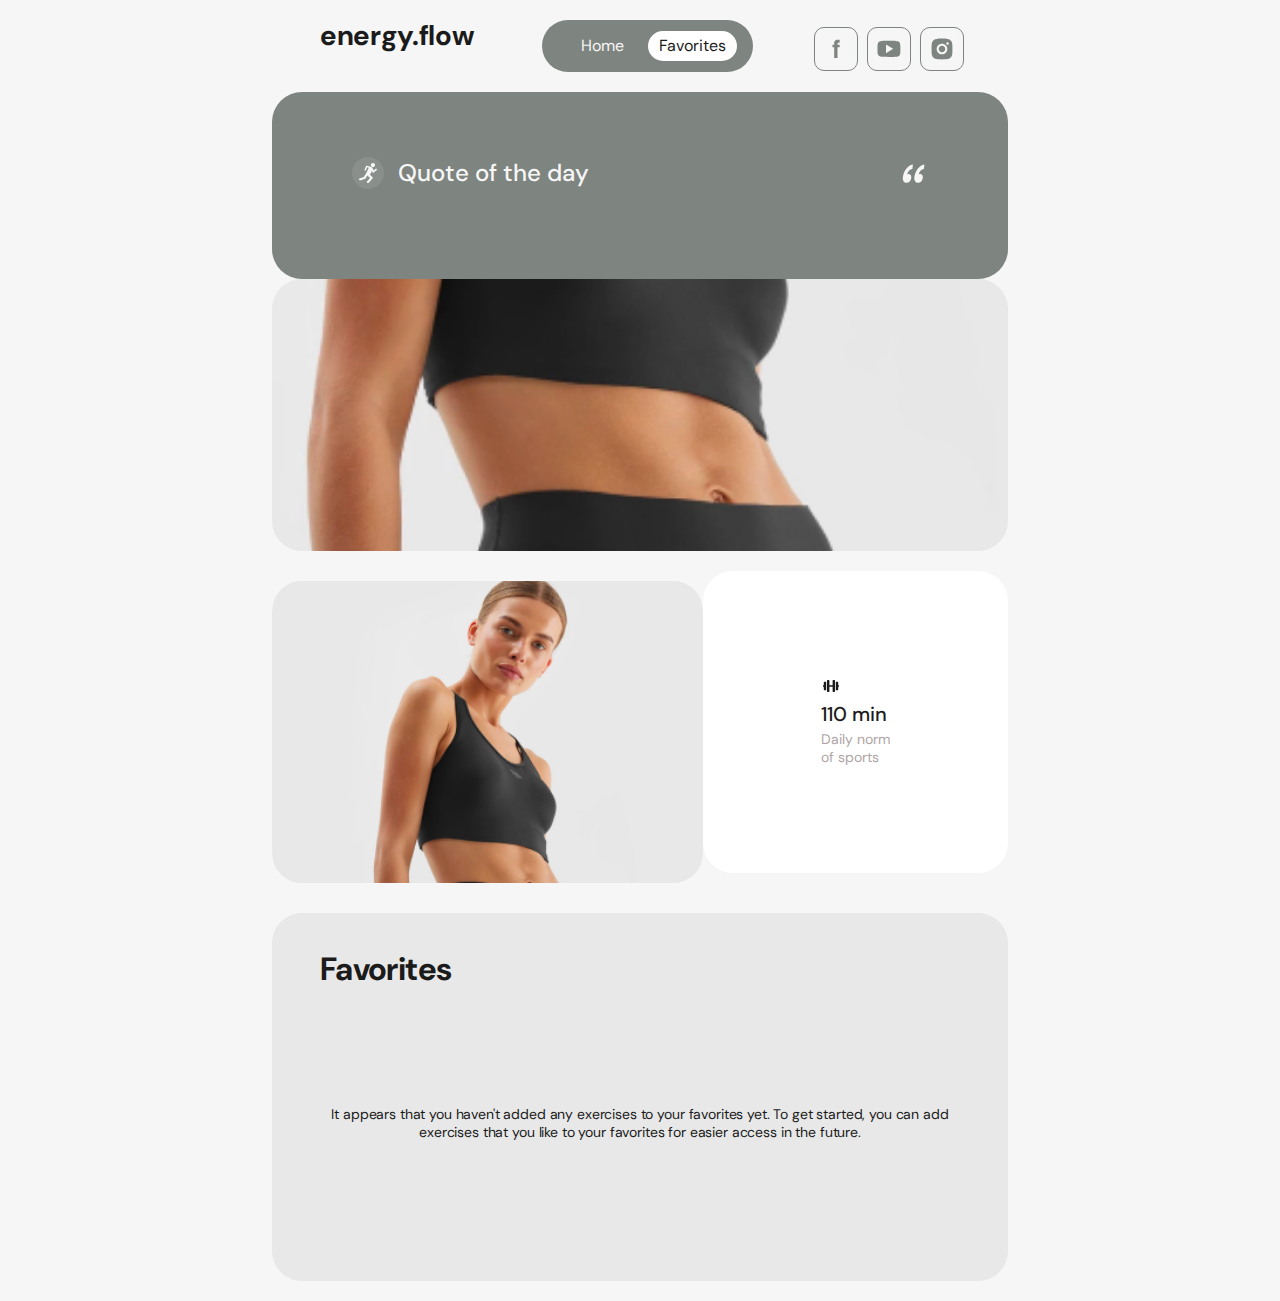
==== commit c26bc2d2: "add tablet favorites" ====
--- a/favorites.html
+++ b/favorites.html
@@ -21,55 +21,58 @@
   <body>
     <div class="container">
       <div class="media media-container">
-        <div class="header-position">
-          <nav class="header-nav">
-            <a href="./index.html" class="header-logo">energy.flow</a>
-            <button class="js-open-modal" type="button">
-              <svg width="32" height="16" aria-label="switch of mobile menu">
-                <use
-                  href="./src/img/symbol-defs.svg#icon-header-menu-icon"
-                ></use>
-              </svg>
-            </button>
-          </nav>
+        <!-- <div class="header-position"> -->
+        <nav class="header-nav">
+          <a href="./index.html" class="header-logo">energy.flow</a>
+          <button class="js-open-modal" type="button">
+            <svg width="32" height="16" aria-label="switch of mobile menu">
+              <use href="./src/img/symbol-defs.svg#icon-header-menu-icon"></use>
+            </svg>
+          </button>
+        </nav>
+        <!-- </div> -->
+        <div class="hero-box">
+          <div class="hero-nav">
+            <a href="./index.html" class="page-link">Home</a>
+            <a href="./favorites.html" class="page-link is-active">Favorites</a>
+          </div>
+          <ul class="social-links">
+            <li class="social-item">
+              <a
+                class="social-link"
+                href="https://www.facebook.com/goITclub/"
+                target="_blank"
+              >
+                <svg class="social-icon-hero">
+                  <use
+                    href="./src/img/symbol-defs.svg#icon-facebook"
+                  ></use></svg
+              ></a>
+            </li>
+            <li class="social-item">
+              <a
+                class="social-link"
+                href=" https://www.youtube.com/c/GoIT"
+                target="_blank"
+              >
+                <svg class="social-icon-hero">
+                  <use href="./src/img/symbol-defs.svg#icon-youtube"></use></svg
+              ></a>
+            </li>
+            <li class="social-item">
+              <a
+                class="social-link"
+                href="https://www.instagram.com/goitclub/"
+                target="_blank"
+              >
+                <svg class="social-icon-hero">
+                  <use
+                    href="./src/img/symbol-defs.svg#icon-instagram"
+                  ></use></svg
+              ></a>
+            </li>
+          </ul>
         </div>
-        <!-- <div class="hero-box"> -->
-        <div class="hero-nav">
-          <a href="./index.html" class="page-link">Home</a>
-          <a href="./favorites.html" class="page-link is-active">Favorites</a>
-        </div>
-        <ul class="social-links">
-          <li class="social-item">
-            <a
-              class="social-link"
-              href="https://www.facebook.com/goITclub/"
-              target="_blank"
-            >
-              <svg class="social-icon-hero">
-                <use href="./src/img/symbol-defs.svg#icon-facebook"></use></svg
-            ></a>
-          </li>
-          <li class="social-item">
-            <a
-              class="social-link"
-              href=" https://www.youtube.com/c/GoIT"
-              target="_blank"
-            >
-              <svg class="social-icon-hero">
-                <use href="./src/img/symbol-defs.svg#icon-youtube"></use></svg
-            ></a>
-          </li>
-          <li class="social-item">
-            <a
-              class="social-link"
-              href="https://www.instagram.com/goitclub/"
-              target="_blank"
-            >
-              <svg class="social-icon-hero">
-                <use href="./src/img/symbol-defs.svg#icon-instagram"></use></svg
-            ></a>
-          </li>
-        </ul>
         <!-- </div> -->
       </div>
     </div>
@@ -94,6 +97,7 @@
 
     <!-- <load ="/partials/min110.html" /> -->
     <div class="media media-container">
+      <div class="min110-img-favorites container"></div>
       <div class="min110-design-favorites container">
         <svg
           width="20"
--- a/src/css/styles.css
+++ b/src/css/styles.css
@@ -67,6 +67,8 @@
   }
   .media {
     display: flex;
+    justify-content: space-between;
+    align-items: center;
   }
 }
 
@@ -215,12 +217,6 @@
 }
 
 /* @import url('./home.css'); */
-/* .home-section {
-  margin-left: auto;
-  margin-right: auto;
-  margin-bottom: 20px;
-  max-width: 365px;
-} */
 
 .hero-design {
   margin-bottom: 20px;
@@ -251,7 +247,6 @@
 
 .hero-box {
   display: flex;
-  /* gap: 74px; */
   justify-content: space-between;
   align-items: center;
 }
@@ -817,7 +812,6 @@
 
 /* /////////////////// 110min */
 .min110-img {
-  /* margin-bottom: 20px; */
   width: 100%;
   height: 269px;
   border-radius: 30px;
@@ -844,9 +838,6 @@
   display: flex;
   align-items: center;
   gap: 18px;
-  /* padding-top: 40px;
-  padding-bottom: 40px;
-  border-radius: 30px; */
 }
 
 .min110-icon {
@@ -856,7 +847,6 @@
 .min110-title {
   margin-bottom: 2px;
   color: #f6f6f6;
-  /* font-feature-settings: 'clig' off, 'liga' off; */
   font-size: 20px;
   font-weight: 500;
   line-height: 1.4;
@@ -875,6 +865,51 @@
   color: rgba(246, 246, 246, 0.6);
   font-size: 14px;
   line-height: 1.29;
+}
+
+@media (min-width: 736px) {
+  .min110-img {
+    height: 302px;
+    background-image: url(../img/rectangle-42207-1x.png);
+  }
+  @media (min-resolution: 192dpi) {
+    .min110-img {
+      background-image: url(../img/rectangle-42207-2x.png);
+    }
+  }
+  .min110 {
+    height: 302px;
+    padding-top: 64px;
+    padding-bottom: 64px;
+  }
+
+  .min110-title {
+    font-size: 32px;
+  }
+
+  .min110-text-second {
+    max-width: 526px;
+    font-size: 16px;
+  }
+}
+
+@media (min-width: 1408px) {
+  .media-min110 {
+    display: flex;
+    margin: 0 auto;
+    max-width: 1408px;
+    /* padding: 0; */
+  }
+  .min110-img {
+    margin-bottom: 20px;
+    width: 704px;
+  }
+  .min110-img .container {
+    padding-right: 0;
+  }
+  .min110 .container {
+    padding-left: 0;
+  }
 }
 
 /* МОДАЛЬНЕ ВІКНО ID  //////////////////////// */
@@ -1176,73 +1211,12 @@
   background-color: rgb(27, 27, 27, 0.6);
 } */
 
-/* /////////////////// 110min */
-.min110-img {
-  /* margin-bottom: 20px; */
-  width: 100%;
-  height: 269px;
-  border-radius: 30px;
-  background-image: url(../img/rectangle-42208-1x.png);
-  background-repeat: no-repeat;
-  background-position: center;
-  background-size: cover;
-}
-@media (min-resolution: 192dpi) {
-  .min110-img {
-    background-image: url(../img/rectangle-42208-2x.png);
-  }
-}
-
-.min110 {
-  margin-bottom: 20px;
-  padding-top: 40px;
-  padding-bottom: 40px;
-  border-radius: 30px;
-  background: #1b1b1b;
-}
-
-.min110-design {
-  display: flex;
-  align-items: center;
-  gap: 18px;
-  /* padding-top: 40px;
-  padding-bottom: 40px;
-  border-radius: 30px; */
-}
-
-.min110-icon {
-  flex-shrink: 0;
-}
-
-.min110-title {
-  margin-bottom: 2px;
-  color: #f6f6f6;
-  /* font-feature-settings: 'clig' off, 'liga' off; */
-  font-size: 20px;
-  font-weight: 500;
-  line-height: 1.4;
-}
-
-.min110-text-first {
-  margin-left: 40px;
-  margin-bottom: 14px;
-  color: rgba(246, 246, 246, 0.6);
-  font-size: 14px;
-  line-height: 1.29;
-}
-.min110-text-second {
-  max-width: 245px;
-  margin-left: 40px;
-  color: rgba(246, 246, 246, 0.6);
-  font-size: 14px;
-  line-height: 1.29;
-}
-
 /* @import url('./footer.css'); */
 .footer {
   padding-top: 40px;
   padding-bottom: 20px;
   width: 100%;
+  border-radius: 30px;
   /* height: 471px; */
 
   /* linear-gradient(
--- a/src/css/favorites.css
+++ b/src/css/favorites.css
@@ -3,22 +3,31 @@
 }
 
 @media (min-width: 736px) {
-  /* .container {
-    max-width: 736px;
-    padding-left: 48px;
-    padding-right: 48px;
-  } */
-  .media-container {
-    margin: 0 auto;
-    max-width: 736px;
-    padding: 0;
-  }
-
   .media {
     display: flex;
     justify-content: space-between;
     align-items: center;
     margin-bottom: 20px;
+  }
+
+  .header-position {
+    display: flex;
+    flex-direction: row;
+    justify-content: space-between;
+    align-items: center;
+  }
+
+  .hero-box {
+    display: flex;
+    gap: 60px;
+    /* justify-content: space-between; */
+    align-items: center;
+  }
+}
+
+@media (min-width: 1408px) {
+  .hero-box {
+    gap: 390px;
   }
 }
 
@@ -61,6 +70,38 @@
   padding: 0;
 }
 
+@media (min-width: 736px) {
+  .js-favorite-list {
+    display: flex;
+    flex-wrap: wrap;
+    gap: 14px;
+    flex-basis: calc((100% - 14px) / 2);
+  }
+  .second-item {
+    width: 313px;
+  }
+}
+.min110-img-favorites {
+  width: 100%;
+  height: 302px;
+  border-radius: 30px;
+  background-image: url(../img/rectangle-42210-1x.png);
+  background-repeat: no-repeat;
+  background-position: center;
+  background-size: cover;
+}
+@media (min-resolution: 192dpi) {
+  .min110-img {
+    background-image: url(../img/rectangle-42210-2x.png);
+  }
+}
+
+@media (max-width: 735px) {
+  .min110-img-favorites {
+    display: none;
+  }
+}
+
 .min110-design-favorites {
   margin-top: 0;
   margin-bottom: 20px;
@@ -89,6 +130,38 @@
   /* color: #1b1b1b; */
   font-size: 14px;
   line-height: 1.29;
+}
+
+@media (min-width: 736px) {
+  .min110-img {
+    width: 368px;
+    height: 302px;
+    background-image: url(../img/rectangle-42210-1x.png);
+  }
+  @media (min-resolution: 192dpi) {
+    .min110-img {
+      background-image: url(../img/rectangle-422-2x.png);
+    }
+  }
+  .min110-design-favorites {
+    width: 368px;
+    height: 302px;
+    padding: 105px 118px;
+  }
+  /* .min110 {
+    height: 302px;
+    padding-top: 64px;
+    padding-bottom: 64px;
+  }
+
+  .min110-title {
+    font-size: 32px;
+  }
+
+  .min110-text-second {
+    max-width: 526px;
+    font-size: 16px;
+  } */
 }
 
 /* .id-button-delete-favorites {
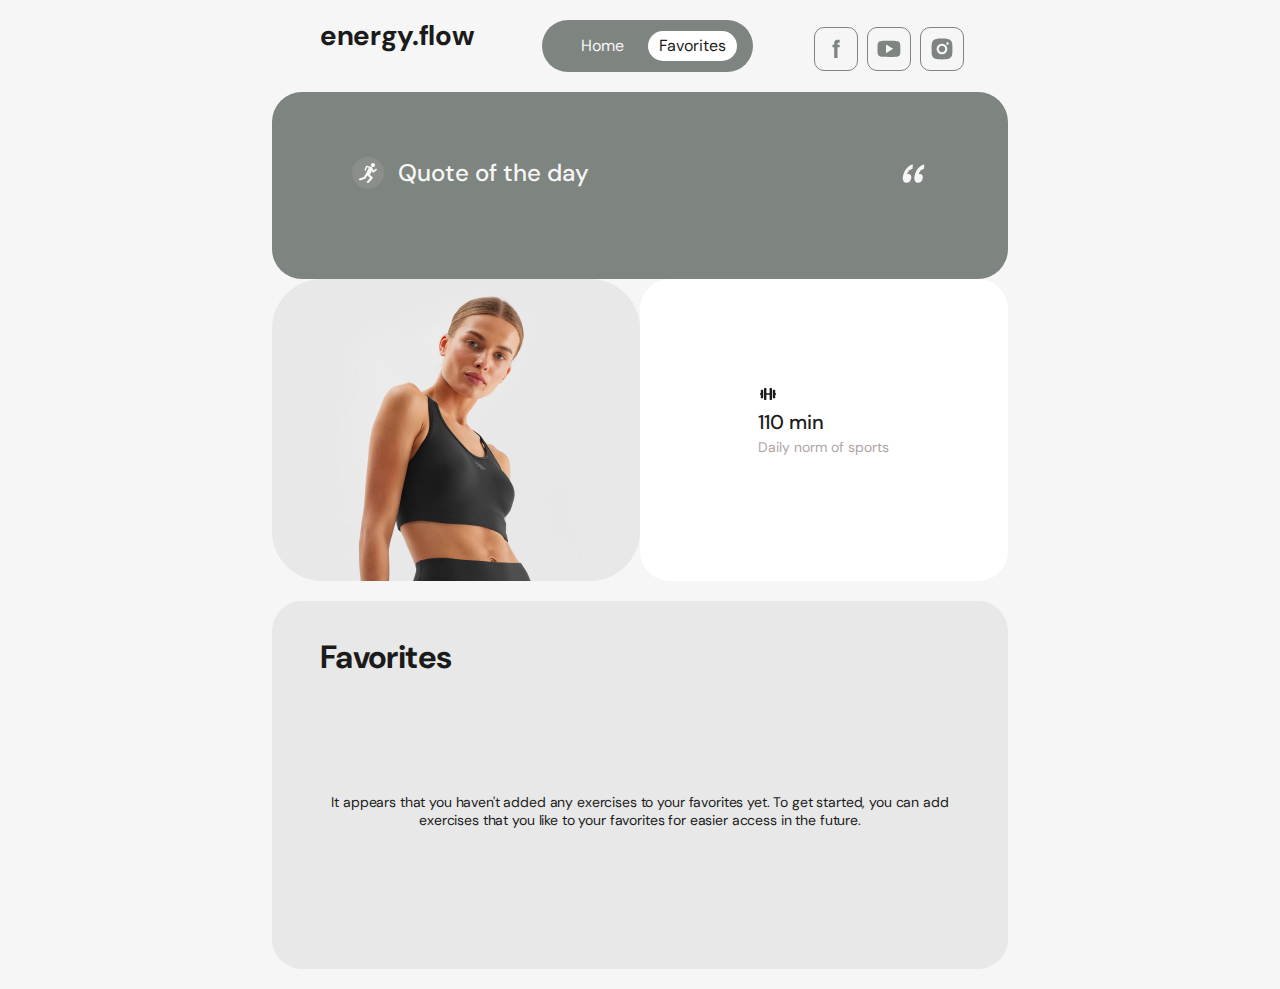
==== commit 1b5b41a3: "favorites desktop" ====
--- a/favorites.html
+++ b/favorites.html
@@ -77,41 +77,43 @@
       </div>
     </div>
 
-    <!-- <load ="/partials/quote.html" /> -->
-    <div class="quote-design container">
-      <div class="quote-box">
-        <div class="quote-box-box">
-          <svg class="icon" width="34" height="32" aria-label="running man">
-            <use href="./src/img/symbol-defs.svg#icon-icon"></use>
+    <div class="media-1408 media-container">
+      <!-- <load ="/partials/quote.html" /> -->
+      <div class="quote-design container">
+        <div class="quote-box">
+          <div class="quote-box-box">
+            <svg class="icon" width="34" height="32" aria-label="running man">
+              <use href="./src/img/symbol-defs.svg#icon-icon"></use>
+            </svg>
+            <h2 class="quote-title">Quote of the day</h2>
+          </div>
+          <svg class="icon" width="28" height="28" aria-label="inverted-commas">
+            <use href="./src/img/symbol-defs.svg#icon-inverted-commas"></use>
           </svg>
-          <h2 class="quote-title">Quote of the day</h2>
         </div>
-        <svg class="icon" width="28" height="28" aria-label="inverted-commas">
-          <use href="./src/img/symbol-defs.svg#icon-inverted-commas"></use>
-        </svg>
+        <p class="quote-text"></p>
+        <p class="quote-author"></p>
       </div>
-      <p class="quote-text"></p>
-      <p class="quote-author"></p>
-    </div>
-    <div class="quote-img container"></div>
+      <div class="quote-img container"></div>
 
-    <!-- <load ="/partials/min110.html" /> -->
-    <div class="media media-container">
-      <div class="min110-img-favorites container"></div>
-      <div class="min110-design-favorites container">
-        <svg
-          width="20"
-          height="20"
-          viewBox="0 0 20 20"
-          xmlns="http://www.w3.org/2000/svg"
-        >
-          <path
-            d="M4.6 5.71429H3.4C3.0675 5.71429 2.8 6.00089 2.8 6.35714V9.14286H2.2C2.09 9.14286 2 9.23929 2 9.35714V10.6429C2 10.7607 2.09 10.8571 2.2 10.8571H2.8V13.6429C2.8 13.9991 3.0675 14.2857 3.4 14.2857H4.6C4.9325 14.2857 5.2 13.9991 5.2 13.6429V6.35714C5.2 6.00089 4.9325 5.71429 4.6 5.71429ZM17.8 9.14286H17.2V6.35714C17.2 6.00089 16.9325 5.71429 16.6 5.71429H15.4C15.0675 5.71429 14.8 6.00089 14.8 6.35714V13.6429C14.8 13.9991 15.0675 14.2857 15.4 14.2857H16.6C16.9325 14.2857 17.2 13.9991 17.2 13.6429V10.8571H17.8C17.91 10.8571 18 10.7607 18 10.6429V9.35714C18 9.23929 17.91 9.14286 17.8 9.14286ZM13.4 4H12.2C11.8675 4 11.6 4.28661 11.6 4.64286V9.14286H8.4V4.64286C8.4 4.28661 8.1325 4 7.8 4H6.6C6.2675 4 6 4.28661 6 4.64286V15.3571C6 15.7134 6.2675 16 6.6 16H7.8C8.1325 16 8.4 15.7134 8.4 15.3571V10.8571H11.6V15.3571C11.6 15.7134 11.8675 16 12.2 16H13.4C13.7325 16 14 15.7134 14 15.3571V4.64286C14 4.28661 13.7325 4 13.4 4Z"
-            fill="#1B1B1B"
-          />
-        </svg>
-        <h2 class="min110-title">110 min</h2>
-        <p class="min110-text-favorites">Daily norm of sports</p>
+      <!-- <load ="/partials/min110.html" /> -->
+      <div class="media media-container">
+        <div class="min110-img-favorites container"></div>
+        <div class="min110-design-favorites container">
+          <svg
+            width="20"
+            height="20"
+            viewBox="0 0 20 20"
+            xmlns="http://www.w3.org/2000/svg"
+          >
+            <path
+              d="M4.6 5.71429H3.4C3.0675 5.71429 2.8 6.00089 2.8 6.35714V9.14286H2.2C2.09 9.14286 2 9.23929 2 9.35714V10.6429C2 10.7607 2.09 10.8571 2.2 10.8571H2.8V13.6429C2.8 13.9991 3.0675 14.2857 3.4 14.2857H4.6C4.9325 14.2857 5.2 13.9991 5.2 13.6429V6.35714C5.2 6.00089 4.9325 5.71429 4.6 5.71429ZM17.8 9.14286H17.2V6.35714C17.2 6.00089 16.9325 5.71429 16.6 5.71429H15.4C15.0675 5.71429 14.8 6.00089 14.8 6.35714V13.6429C14.8 13.9991 15.0675 14.2857 15.4 14.2857H16.6C16.9325 14.2857 17.2 13.9991 17.2 13.6429V10.8571H17.8C17.91 10.8571 18 10.7607 18 10.6429V9.35714C18 9.23929 17.91 9.14286 17.8 9.14286ZM13.4 4H12.2C11.8675 4 11.6 4.28661 11.6 4.64286V9.14286H8.4V4.64286C8.4 4.28661 8.1325 4 7.8 4H6.6C6.2675 4 6 4.28661 6 4.64286V15.3571C6 15.7134 6.2675 16 6.6 16H7.8C8.1325 16 8.4 15.7134 8.4 15.3571V10.8571H11.6V15.3571C11.6 15.7134 11.8675 16 12.2 16H13.4C13.7325 16 14 15.7134 14 15.3571V4.64286C14 4.28661 13.7325 4 13.4 4Z"
+              fill="#1B1B1B"
+            />
+          </svg>
+          <h2 class="min110-title">110 min</h2>
+          <p class="min110-text-favorites">Daily norm of sports</p>
+        </div>
       </div>
     </div>
 
--- a/src/css/styles.css
+++ b/src/css/styles.css
@@ -438,6 +438,9 @@
     margin-bottom: 25px;
     font-size: 16px;
   }
+  .quote-img {
+    display: none;
+  }
 }
 
 @media (min-width: 1408px) {
@@ -894,6 +897,9 @@
 }
 
 @media (min-width: 1408px) {
+  .media-1408 {
+    display: flex;
+  }
   .media-min110 {
     display: flex;
     margin: 0 auto;
--- a/src/css/favorites.css
+++ b/src/css/favorites.css
@@ -133,7 +133,7 @@
 }
 
 @media (min-width: 736px) {
-  .min110-img {
+  .min110-img-favorites {
     width: 368px;
     height: 302px;
     background-image: url(../img/rectangle-42210-1x.png);
@@ -147,21 +147,14 @@
     width: 368px;
     height: 302px;
     padding: 105px 118px;
-  }
-  /* .min110 {
-    height: 302px;
-    padding-top: 64px;
-    padding-bottom: 64px;
-  }
-
-  .min110-title {
-    font-size: 32px;
-  }
-
-  .min110-text-second {
-    max-width: 526px;
-    font-size: 16px;
-  } */
+    margin-bottom: 0;
+  }
+}
+
+@media (min-width: 1408px) {
+  .min110-img {
+    width: 352px;
+  }
 }
 
 /* .id-button-delete-favorites {
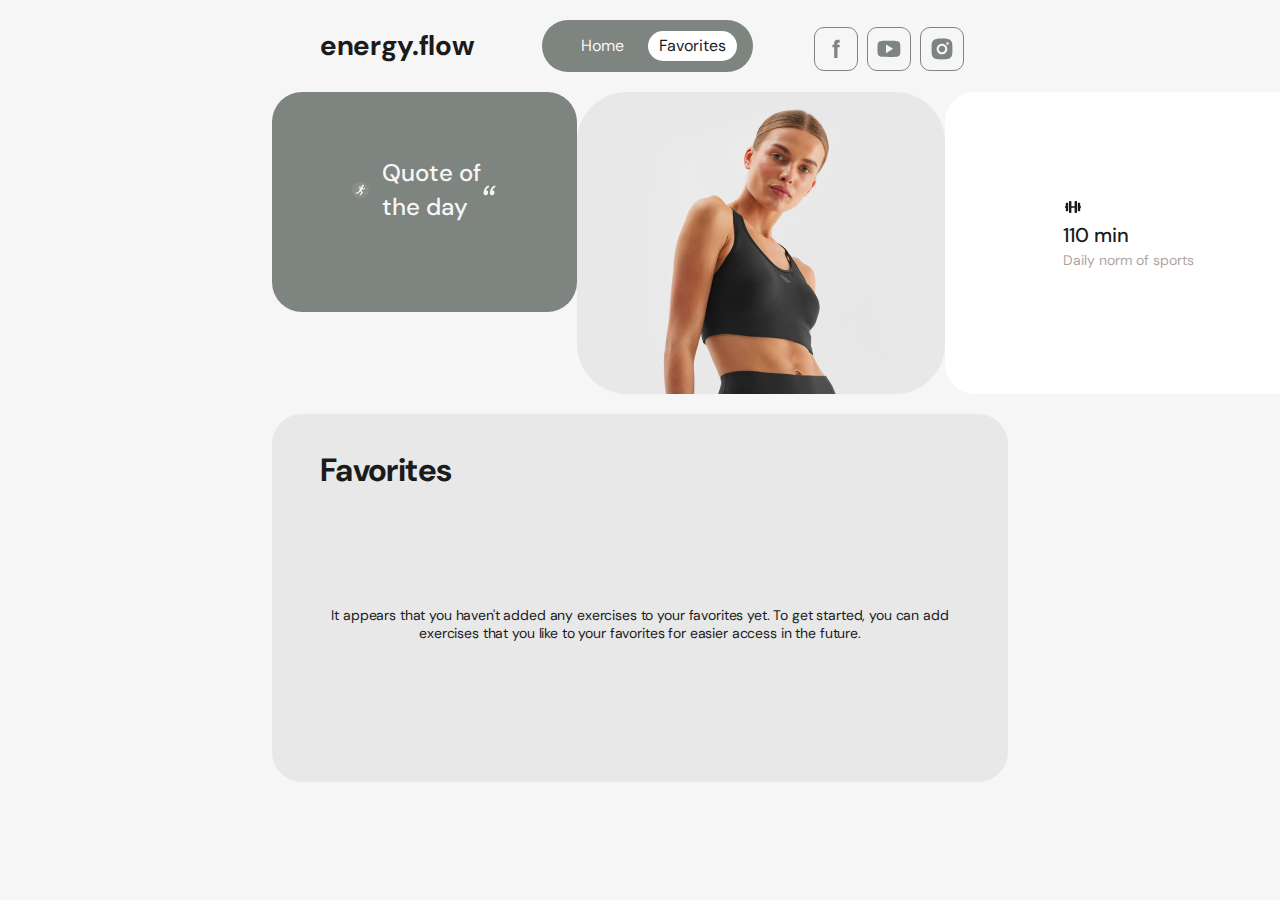
==== commit 38183f97: "added footer desktop" ====
--- a/favorites.html
+++ b/favorites.html
@@ -77,7 +77,7 @@
       </div>
     </div>
 
-    <div class="media-1408 media-container">
+    <div class="media-1408-favorit media-container">
       <!-- <load ="/partials/quote.html" /> -->
       <div class="quote-design container">
         <div class="quote-box">
--- a/src/css/styles.css
+++ b/src/css/styles.css
@@ -438,20 +438,20 @@
     margin-bottom: 25px;
     font-size: 16px;
   }
-  .quote-img {
-    display: none;
-  }
 }
 
 @media (min-width: 1408px) {
   .quote-flex {
     display: flex;
+    margin: 0 auto;
+    max-width: 1408px;
   }
   .quote-design {
     width: 704px;
+    /* flex-shrink: 0; */
     height: 302px;
-
-    padding: 64px 80px;
+    padding-top: 64px;
+    padding-bottom: 80px;
   }
   .quote-box-box {
     /* padding-top: 64px 80px; */
@@ -1082,10 +1082,10 @@
     gap: 5px;
     margin-top: 40px;
   }
-  .id-button-add-favorites {
+  /* .id-button-add-favorites {
     width: 174px;
     margin: 0;
-  }
+  } */
   .id-button-giv-rating {
     width: 111px;
     height: 42px;
@@ -1217,6 +1217,7 @@
   background-color: rgb(27, 27, 27, 0.6);
 } */
 
+/* ///////  FOOTER   ///////// */
 /* @import url('./footer.css'); */
 .footer {
   padding-top: 40px;
@@ -1359,6 +1360,7 @@
   }
   .footer-form-button {
     font-size: 16px;
+    margin-bottom: 60px;
   }
   .media-down {
     display: flex;
@@ -1366,3 +1368,20 @@
     justify-content: center;
   }
 }
+
+@media (min-width: 1408px) {
+  .media-footer {
+    margin-bottom: 80px;
+  }
+  .media-1408 {
+    display: flex;
+    gap: 160px;
+  }
+  .footer-slogan {
+    width: 360px;
+    font-size: 64px;
+  }
+  .footer-slogan-span {
+    font-size: 64px;
+  }
+}
--- a/src/css/favorites.css
+++ b/src/css/favorites.css
@@ -29,6 +29,19 @@
   .hero-box {
     gap: 390px;
   }
+}
+
+@media (min-width: 736px) {
+  .quote-img {
+    display: none;
+  }
+  .header-nav {
+    margin-bottom: 0;
+  }
+}
+
+.media-1408-favorit {
+  display: flex;
 }
 
 .favorites-section {
